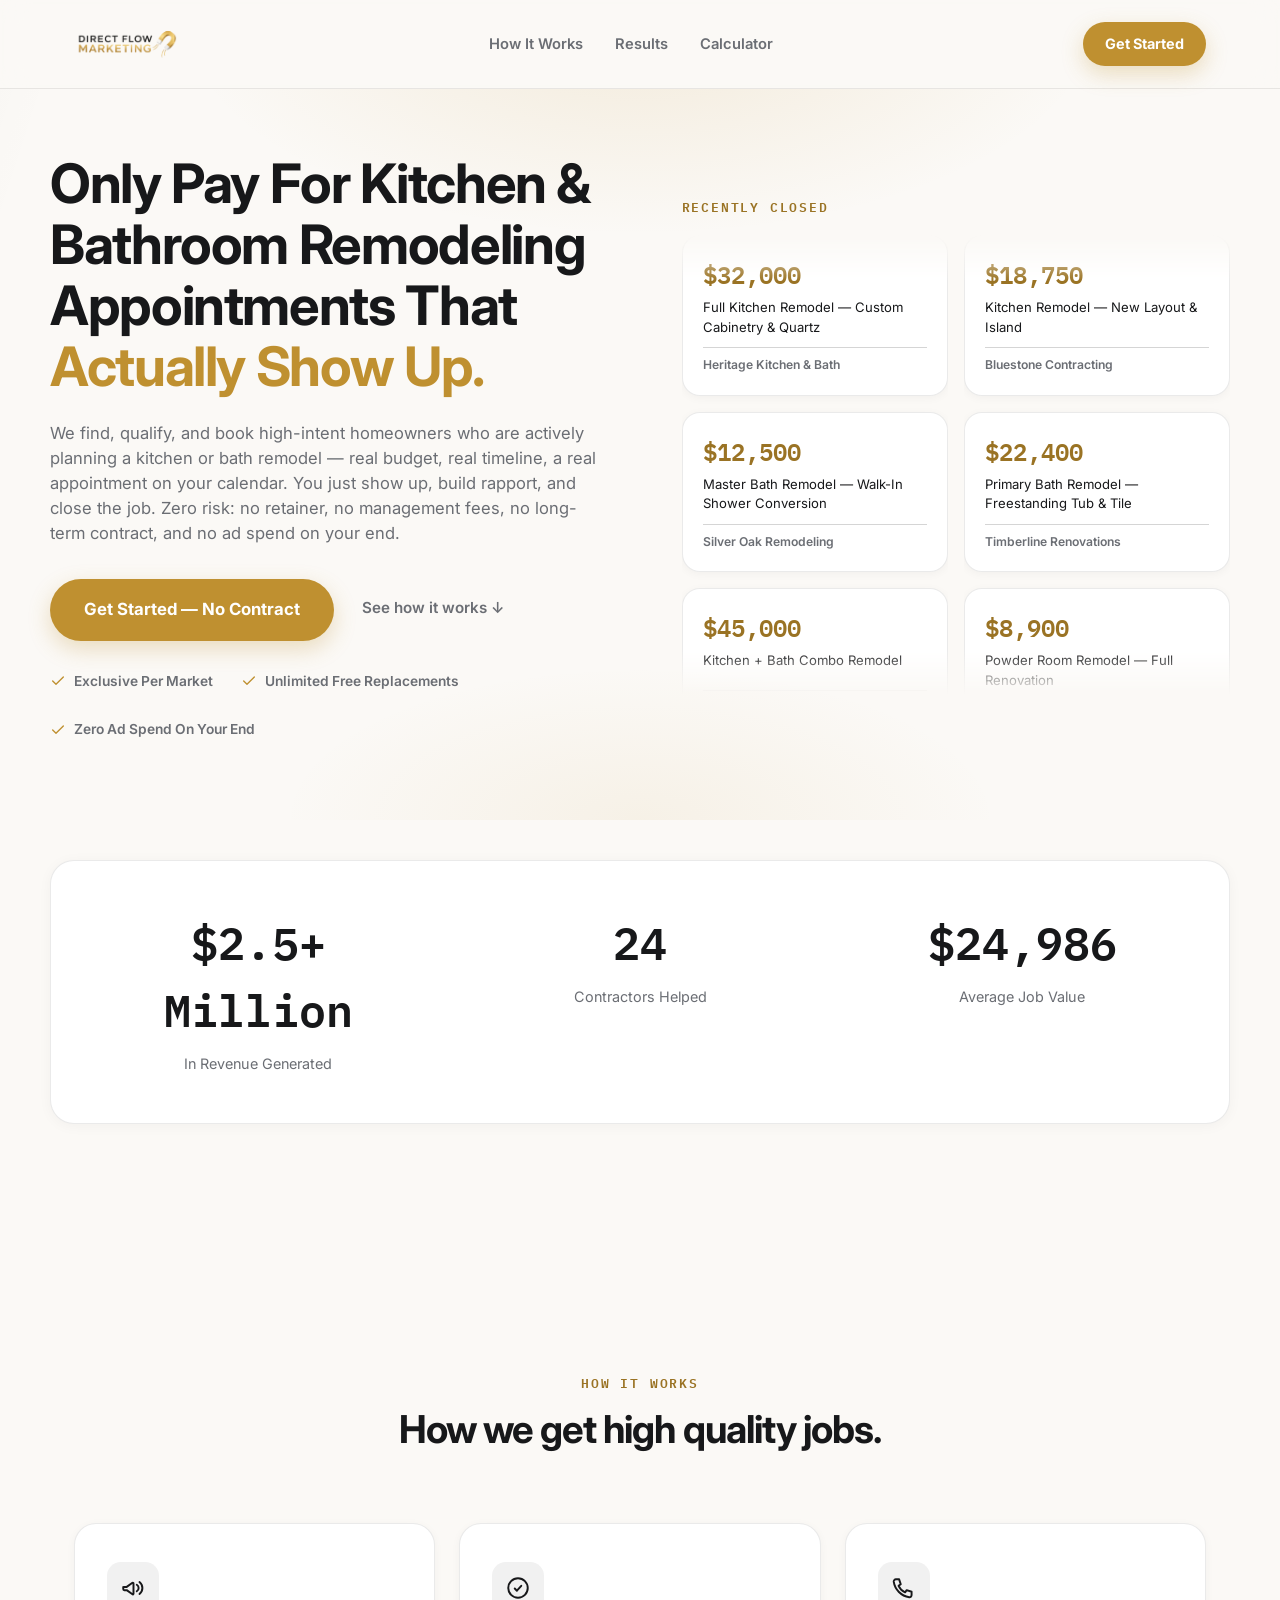
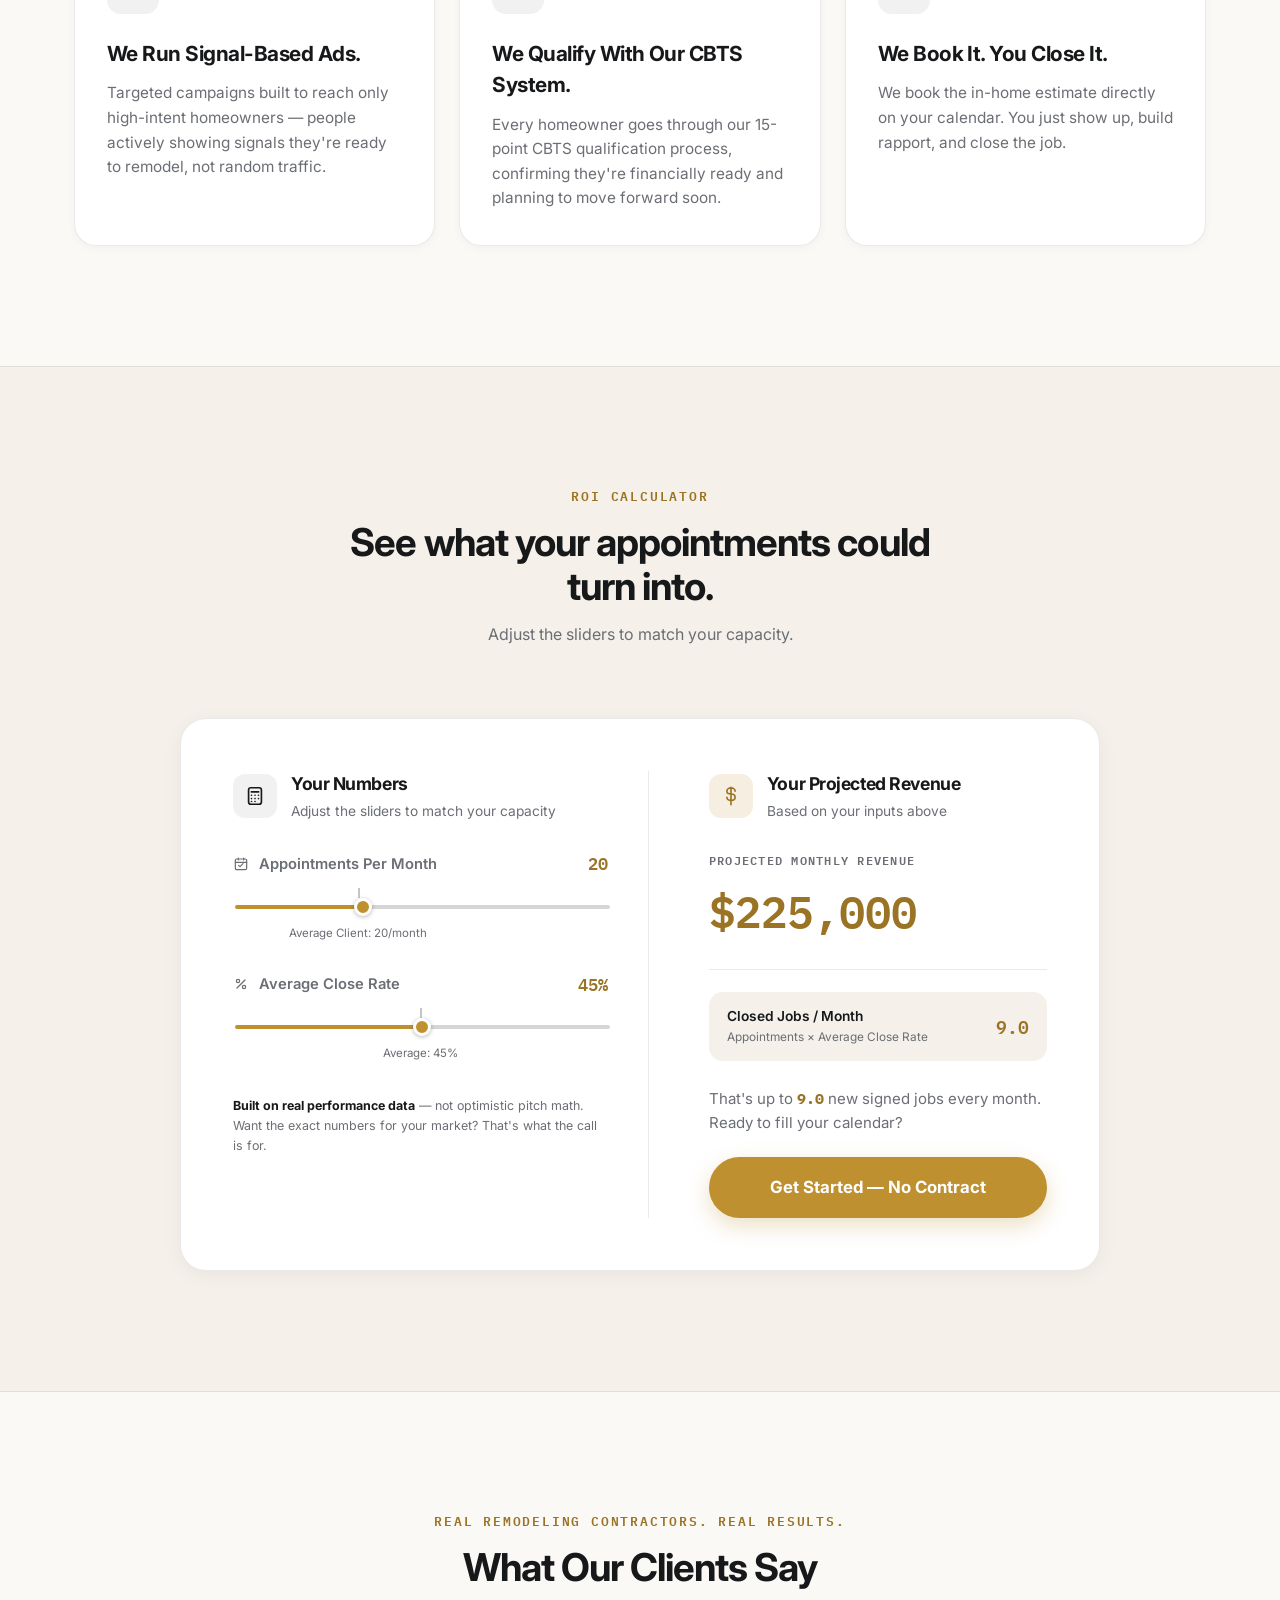
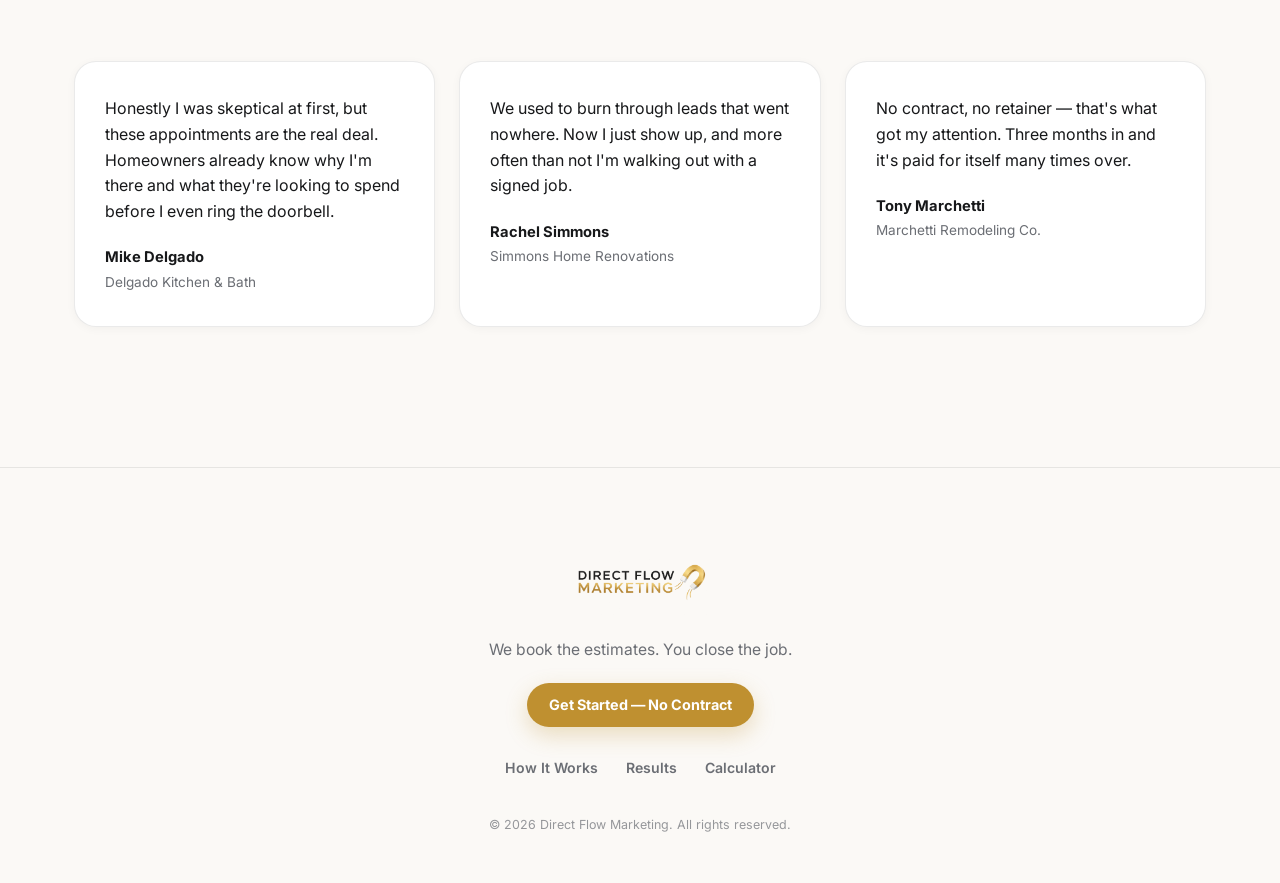
==== index.html @ 6b0848e2 "Add site favicon (hand-drawn gold magnet icon, all standard sizes)" ====
<!DOCTYPE html>
<html lang="en">
<head>
<meta charset="UTF-8">
<meta name="viewport" content="width=device-width, initial-scale=1.0">
<title>Direct Flow Marketing — Only Pay For Kitchen & Bathroom Remodeling Appointments That Actually Show Up.</title>
<meta name="description" content="Direct Flow Marketing books qualified, in-home kitchen and bath remodeling estimates for contractors. Pay-per-show — you only pay when a qualified homeowner actually shows up. No retainer, no contract, no ad spend on your end.">
<link rel="icon" type="image/x-icon" href="assets/favicon.ico">
<link rel="icon" type="image/png" sizes="16x16" href="assets/favicon-16.png">
<link rel="icon" type="image/png" sizes="32x32" href="assets/favicon-32.png">
<link rel="icon" type="image/png" sizes="48x48" href="assets/favicon-48.png">
<link rel="icon" type="image/png" sizes="192x192" href="assets/favicon-192.png">
<link rel="apple-touch-icon" sizes="180x180" href="assets/apple-touch-icon.png">
<link rel="preconnect" href="https://fonts.googleapis.com">
<link rel="preconnect" href="https://fonts.gstatic.com" crossorigin>
<link href="https://fonts.googleapis.com/css2?family=Inter:wght@400;500;600;700;800&family=IBM+Plex+Mono:wght@500;600&display=swap" rel="stylesheet">
<link rel="stylesheet" href="styles.css">
</head>
<body>

<a class="skip-link" href="#main">Skip to content</a>

<header class="nav">
  <div class="nav__inner">
    <a href="#hero" class="logo" aria-label="Direct Flow Marketing — home">
      <img class="logo__image" src="assets/logo.png" alt="Direct Flow Marketing">
    </a>

    <nav class="nav__links" aria-label="Primary">
      <a href="#how-it-works" data-key="nav.linkHow">How It Works</a>
      <a href="#results" data-key="nav.linkResults">Results</a>
      <a href="#calculator" data-key="nav.linkCalculator">Calculator</a>
    </nav>

    <a href="book-a-call.html" class="btn btn--primary btn--small nav__cta" data-key="nav.cta">Get Started</a>
  </div>
</header>

<main id="main">

  <!-- ============ HERO + SCROLLING RESULTS (desktop: side-by-side / mobile: stacked) ============ -->
  <!-- PLACEHOLDER DATA: swap these deal cards for real closed-job results once available. -->
  <!-- Each column below authors only 4 cards — script.js clones each once at runtime for the seamless loop. -->
  <section class="hero" id="hero">
    <div class="hero__bg" aria-hidden="true">
      <div class="hero__sheen"></div>
      <div class="hero__glow"></div>
    </div>
    <div class="hero__grid">
      <div class="hero__content">
        <h1 class="hero__headline reveal"><span data-key="hero.headlineLine1">Only Pay For Kitchen & Bathroom Remodeling Appointments That</span> <span class="hero__headline-accent" data-key="hero.headlineLine2">Actually Show Up.</span></h1>
        <p class="hero__subhead reveal" data-key="hero.subhead">
          We find, qualify, and book high-intent homeowners who are actively planning a kitchen or bath remodel —
          real budget, real timeline, a real appointment on your calendar. You just show up, build rapport, and
          close the job. Zero risk: no retainer, no management fees, no long-term contract, and no ad spend on your end.
        </p>
        <div class="hero__cta-group reveal">
          <a href="book-a-call.html" class="btn btn--primary btn--large" data-key="hero.ctaPrimary">Get Started — No Contract</a>
          <a href="#how-it-works" class="link-secondary" data-key="hero.ctaSecondary">See how it works ↓</a>
        </div>
        <div class="hero__trust reveal">
          <span class="hero__trust-item">
            <svg viewBox="0 0 24 24" fill="none" stroke="currentColor" stroke-width="2" stroke-linecap="round" stroke-linejoin="round" aria-hidden="true"><path d="M20 6L9 17l-5-5"/></svg>
            <span data-key="hero.trust1">Exclusive Per Market</span>
          </span>
          <span class="hero__trust-item">
            <svg viewBox="0 0 24 24" fill="none" stroke="currentColor" stroke-width="2" stroke-linecap="round" stroke-linejoin="round" aria-hidden="true"><path d="M20 6L9 17l-5-5"/></svg>
            <span data-key="hero.trust2">Unlimited Free Replacements</span>
          </span>
          <span class="hero__trust-item">
            <svg viewBox="0 0 24 24" fill="none" stroke="currentColor" stroke-width="2" stroke-linecap="round" stroke-linejoin="round" aria-hidden="true"><path d="M20 6L9 17l-5-5"/></svg>
            <span data-key="hero.trust3">Zero Ad Spend On Your End</span>
          </span>
        </div>
      </div>

      <div class="hero__proof reveal" id="results" aria-label="Recently closed jobs">
        <p class="eyebrow hero__proof-eyebrow" data-key="results.eyebrow">Recently Closed</p>
        <div class="vmarquee">
          <div class="vmarquee__col vmarquee__col--up">
            <div class="vmarquee__track" data-vmarquee-track>
              <article class="deal-card deal-card--compact" data-deal="0">
                <span class="deal-card__amount" data-key="results.deals.0.amount">$32,000</span>
                <span class="deal-card__desc" data-key="results.deals.0.desc">Full Kitchen Remodel — Custom Cabinetry & Quartz</span>
                <span class="deal-card__divider"></span>
                <span class="deal-card__client" data-key="results.deals.0.client">Heritage Kitchen & Bath</span>
              </article>
              <article class="deal-card deal-card--compact" data-deal="1">
                <span class="deal-card__amount" data-key="results.deals.1.amount">$12,500</span>
                <span class="deal-card__desc" data-key="results.deals.1.desc">Master Bath Remodel — Walk-In Shower Conversion</span>
                <span class="deal-card__divider"></span>
                <span class="deal-card__client" data-key="results.deals.1.client">Silver Oak Remodeling</span>
              </article>
              <article class="deal-card deal-card--compact" data-deal="2">
                <span class="deal-card__amount" data-key="results.deals.2.amount">$45,000</span>
                <span class="deal-card__desc" data-key="results.deals.2.desc">Kitchen + Bath Combo Remodel</span>
                <span class="deal-card__divider"></span>
                <span class="deal-card__client" data-key="results.deals.2.client">Renovate Right Co.</span>
              </article>
              <article class="deal-card deal-card--compact" data-deal="3">
                <span class="deal-card__amount" data-key="results.deals.3.amount">$9,800</span>
                <span class="deal-card__desc" data-key="results.deals.3.desc">Guest Bath Remodel — Tile & Vanity Upgrade</span>
                <span class="deal-card__divider"></span>
                <span class="deal-card__client" data-key="results.deals.3.client">Coastal Bath Works</span>
              </article>
            </div>
          </div>
          <div class="vmarquee__col vmarquee__col--down">
            <div class="vmarquee__track" data-vmarquee-track>
              <article class="deal-card deal-card--compact" data-deal="4">
                <span class="deal-card__amount" data-key="results.deals.4.amount">$18,750</span>
                <span class="deal-card__desc" data-key="results.deals.4.desc">Kitchen Remodel — New Layout & Island</span>
                <span class="deal-card__divider"></span>
                <span class="deal-card__client" data-key="results.deals.4.client">Bluestone Contracting</span>
              </article>
              <article class="deal-card deal-card--compact" data-deal="5">
                <span class="deal-card__amount" data-key="results.deals.5.amount">$22,400</span>
                <span class="deal-card__desc" data-key="results.deals.5.desc">Primary Bath Remodel — Freestanding Tub & Tile</span>
                <span class="deal-card__divider"></span>
                <span class="deal-card__client" data-key="results.deals.5.client">Timberline Renovations</span>
              </article>
              <article class="deal-card deal-card--compact" data-deal="6">
                <span class="deal-card__amount" data-key="results.deals.6.amount">$8,900</span>
                <span class="deal-card__desc" data-key="results.deals.6.desc">Powder Room Remodel — Full Renovation</span>
                <span class="deal-card__divider"></span>
                <span class="deal-card__client" data-key="results.deals.6.client">Crestview Builders</span>
              </article>
              <article class="deal-card deal-card--compact" data-deal="7">
                <span class="deal-card__amount" data-key="results.deals.7.amount">$38,500</span>
                <span class="deal-card__desc" data-key="results.deals.7.desc">Full Kitchen Remodel — High-End Appliance Package</span>
                <span class="deal-card__divider"></span>
                <span class="deal-card__client" data-key="results.deals.7.client">Northgate Kitchen & Bath</span>
              </article>
            </div>
          </div>
        </div>
      </div>
    </div>
  </section>

  <!-- ============ STATS BAND ============ -->
  <!-- PLACEHOLDER NUMBERS: editable via Edit Content mode, or update content.json directly. -->
  <section class="stats reveal">
    <div class="stats__grid" id="stats-grid">
      <div class="stat" data-stat="0">
        <span class="stat__number" data-target="2.5" data-prefix="$" data-suffix="+ Million" data-decimals="1">$0</span>
        <span class="stat__label" data-key="stats.items.0.label">In Revenue Generated</span>
      </div>
      <div class="stat" data-stat="1">
        <span class="stat__number" data-target="24" data-prefix="" data-suffix="" data-decimals="0">0</span>
        <span class="stat__label" data-key="stats.items.1.label">Contractors Helped</span>
      </div>
      <div class="stat" data-stat="2">
        <span class="stat__number" data-target="25000" data-prefix="$" data-suffix="" data-decimals="0">$0</span>
        <span class="stat__label" data-key="stats.items.2.label">Average Job Value</span>
      </div>
    </div>
  </section>

  <!-- ============ HOW IT WORKS ============ -->
  <section class="how-it-works" id="how-it-works">
    <div class="section-head reveal">
      <p class="eyebrow" data-key="howItWorks.eyebrow">How It Works</p>
      <h2 data-key="howItWorks.heading">How we get high quality jobs.</h2>
    </div>
    <div class="pillars">
      <article class="pillar reveal">
        <span class="pillar__icon pillar__icon--charcoal" aria-hidden="true">
          <svg viewBox="0 0 24 24" fill="none" stroke="currentColor" stroke-width="1.8" stroke-linecap="round" stroke-linejoin="round">
            <path d="M3 11v2a1 1 0 0 0 1 1h2.2l5.3 3.8a.6.6 0 0 0 .95-.48V7.68a.6.6 0 0 0-.95-.48L6.2 11H4a1 1 0 0 0-1 1z"/>
            <path d="M15.5 9a3.5 3.5 0 0 1 0 6"/>
            <path d="M18 6.5a7 7 0 0 1 0 11"/>
          </svg>
        </span>
        <h3 class="pillar__title" data-key="howItWorks.pillars.0.title">We Run Signal-Based Ads.</h3>
        <p class="pillar__desc" data-key="howItWorks.pillars.0.desc">Targeted campaigns built to reach only high-intent homeowners — people actively showing signals they're ready to remodel, not random traffic.</p>
      </article>
      <article class="pillar reveal">
        <span class="pillar__icon pillar__icon--charcoal" aria-hidden="true">
          <svg viewBox="0 0 24 24" fill="none" stroke="currentColor" stroke-width="1.8" stroke-linecap="round" stroke-linejoin="round">
            <path d="M9 12.5l2 2 4-4.5"/>
            <circle cx="12" cy="12" r="9"/>
          </svg>
        </span>
        <h3 class="pillar__title" data-key="howItWorks.pillars.1.title">We Qualify With Our CBTS System.</h3>
        <p class="pillar__desc" data-key="howItWorks.pillars.1.desc">Every homeowner goes through our 15-point CBTS qualification process, confirming they're financially ready and planning to move forward soon.</p>
      </article>
      <article class="pillar reveal">
        <span class="pillar__icon pillar__icon--charcoal" aria-hidden="true">
          <svg viewBox="0 0 24 24" fill="none" stroke="currentColor" stroke-width="1.8" stroke-linecap="round" stroke-linejoin="round">
            <path d="M4.5 4h3l1.5 4.5-2 1.5a12 12 0 0 0 6 6l1.5-2 4.5 1.5v3a2 2 0 0 1-2.2 2A17 17 0 0 1 2.5 6.2 2 2 0 0 1 4.5 4z"/>
          </svg>
        </span>
        <h3 class="pillar__title" data-key="howItWorks.pillars.2.title">We Book It. You Close It.</h3>
        <p class="pillar__desc" data-key="howItWorks.pillars.2.desc">We book the in-home estimate directly on your calendar. You just show up, build rapport, and close the job.</p>
      </article>
    </div>
  </section>

  <!-- ============ ROI CALCULATOR ============ -->
  <section class="calculator" id="calculator">
    <div class="section-head reveal">
      <p class="eyebrow" data-key="calculator.eyebrow">ROI Calculator</p>
      <h2 data-key="calculator.heading">See what your appointments could turn into.</h2>
      <p class="section-head__sub" data-key="calculator.sub">Adjust the sliders to match your capacity.</p>
    </div>

    <div class="calc-panel reveal">

      <!-- ---- Inputs column ---- -->
      <div class="calc-col calc-col--inputs">
        <div class="calc-col__head">
          <span class="calc-col__icon" aria-hidden="true">
            <svg viewBox="0 0 24 24" fill="none" stroke="currentColor" stroke-width="1.8" stroke-linecap="round" stroke-linejoin="round">
              <rect x="5" y="3" width="14" height="18" rx="2.5"/>
              <path d="M8 7.5h8"/>
              <path d="M8.2 11.2h.01M12 11.2h.01M15.8 11.2h.01M8.2 14.8h.01M12 14.8h.01M15.8 14.8h.01M8.2 18h.01M12 18h.01"/>
            </svg>
          </span>
          <div>
            <h3 data-key="calculator.inputsTitle">Your Numbers</h3>
            <p data-key="calculator.inputsSubtitle">Adjust the sliders to match your capacity</p>
          </div>
        </div>

        <div class="calc-input">
          <div class="calc-input__head">
            <span class="calc-input__icon" aria-hidden="true">
              <svg viewBox="0 0 24 24" fill="none" stroke="currentColor" stroke-width="1.8" stroke-linecap="round" stroke-linejoin="round">
                <rect x="3.5" y="4.5" width="17" height="16" rx="2"/>
                <path d="M3.5 9.5h17M8 3v3M16 3v3"/>
                <path d="M8.5 14l2 2 4.5-4.5"/>
              </svg>
            </span>
            <label for="appointments" data-key="calculator.appointmentsLabel">Appointments Per Month</label>
            <span class="calc-input__value" id="appointments-value">20</span>
          </div>
          <div class="calc-input__track">
            <input type="range" id="appointments" min="5" max="50" step="1" value="20">
            <span class="calc-input__marker" style="left:33.3%" aria-hidden="true"></span>
          </div>
          <span class="calc-input__benchmark" style="left:33.3%" data-key="calculator.appointmentsBenchmark">Average Client: 20/month</span>
        </div>

        <div class="calc-input">
          <div class="calc-input__head">
            <span class="calc-input__icon" aria-hidden="true">
              <svg viewBox="0 0 24 24" fill="none" stroke="currentColor" stroke-width="1.8" stroke-linecap="round" stroke-linejoin="round">
                <circle cx="7.5" cy="7.5" r="2.5"/>
                <circle cx="16.5" cy="16.5" r="2.5"/>
                <path d="M18 6L6 18"/>
              </svg>
            </span>
            <label for="closeRate" data-key="calculator.closeRateLabel">Average Close Rate</label>
            <span class="calc-input__value" id="closeRate-value">45%</span>
          </div>
          <div class="calc-input__track">
            <input type="range" id="closeRate" min="20" max="70" step="1" value="45">
            <span class="calc-input__marker" style="left:50%" aria-hidden="true"></span>
          </div>
          <span class="calc-input__benchmark" style="left:50%" data-key="calculator.closeRateBenchmark">Average: 45%</span>
        </div>

        <p class="calc-disclaimer" data-key="calculator.disclaimer" data-html="true"><strong>Built on real performance data</strong> — not optimistic pitch math. Want the exact numbers for your market? That's what the call is for.</p>
      </div>

      <!-- ---- Outputs column ---- -->
      <div class="calc-col calc-col--outputs">
        <div class="calc-col__head">
          <span class="calc-col__icon calc-col__icon--gold" aria-hidden="true">
            <svg viewBox="0 0 24 24" fill="none" stroke="currentColor" stroke-width="1.8" stroke-linecap="round" stroke-linejoin="round">
              <path d="M12 2.5v19M16.5 6.8c0-2-2-3.6-4.5-3.6S7.5 4.8 7.5 6.8s2 3 4.5 3 4.5 1.5 4.5 3.6-2 3.6-4.5 3.6-4.5-1.6-4.5-3.6"/>
            </svg>
          </span>
          <div>
            <h3 data-key="calculator.outputsTitle">Your Projected Revenue</h3>
            <p data-key="calculator.outputsSubtitle">Based on your inputs above</p>
          </div>
        </div>

        <div class="calc-hero">
          <span class="calc-hero__label" data-key="calculator.heroLabel">Projected Monthly Revenue</span>
          <span class="calc-hero__value" id="out-revenue">$0</span>
        </div>

        <div class="calc-breakdown">
          <div class="calc-breakdown__row">
            <div class="calc-breakdown__text">
              <span class="calc-breakdown__label" data-key="calculator.jobsLabel">Closed Jobs / Month</span>
              <span class="calc-breakdown__formula" data-key="calculator.jobsFormula">Appointments × Average Close Rate</span>
            </div>
            <span class="calc-breakdown__value" id="out-jobs">0</span>
          </div>
        </div>

        <p class="calc-closing">
          <span data-key="calculator.closingPrefix">That's up to</span>
          <strong id="out-jobs-closing">0</strong>
          <span data-key="calculator.closingSuffix">new signed jobs every month. Ready to fill your calendar?</span>
        </p>
        <a href="book-a-call.html" class="btn btn--primary btn--large calc-cta" data-key="calculator.ctaText">Get Started — No Contract</a>
      </div>

    </div>
  </section>

  <!-- ============ TESTIMONIALS ============ -->
  <!-- PLACEHOLDER CONTENT: replace with real testimonials once collected -->
  <section class="testimonials reveal">
    <div class="section-head">
      <p class="eyebrow" data-key="testimonials.eyebrow">Real Remodeling Contractors. Real Results.</p>
      <h2 data-key="testimonials.heading">What Our Clients Say</h2>
    </div>
    <div class="testimonial-grid">
      <blockquote class="testimonial-card">
        <p class="testimonial-card__quote" data-key="testimonials.items.0.quote">"Honestly I was skeptical at first, but these appointments are the real deal. Homeowners already know why I'm there and what they're looking to spend before I even ring the doorbell."</p>
        <footer class="testimonial-card__meta">
          <span class="testimonial-card__name" data-key="testimonials.items.0.name">Mike Delgado</span>
          <span class="testimonial-card__shop" data-key="testimonials.items.0.shop">Delgado Kitchen & Bath</span>
        </footer>
      </blockquote>
      <blockquote class="testimonial-card">
        <p class="testimonial-card__quote" data-key="testimonials.items.1.quote">"We used to burn through leads that went nowhere. Now I just show up, and more often than not I'm walking out with a signed job."</p>
        <footer class="testimonial-card__meta">
          <span class="testimonial-card__name" data-key="testimonials.items.1.name">Rachel Simmons</span>
          <span class="testimonial-card__shop" data-key="testimonials.items.1.shop">Simmons Home Renovations</span>
        </footer>
      </blockquote>
      <blockquote class="testimonial-card">
        <p class="testimonial-card__quote" data-key="testimonials.items.2.quote">"No contract, no retainer — that's what got my attention. Three months in and it's paid for itself many times over."</p>
        <footer class="testimonial-card__meta">
          <span class="testimonial-card__name" data-key="testimonials.items.2.name">Tony Marchetti</span>
          <span class="testimonial-card__shop" data-key="testimonials.items.2.shop">Marchetti Remodeling Co.</span>
        </footer>
      </blockquote>
    </div>
  </section>

</main>

<footer class="footer">
  <div class="footer__inner">
    <a href="#hero" class="logo logo--footer" aria-label="Direct Flow Marketing — home">
      <img class="logo__image" src="assets/logo.png" alt="Direct Flow Marketing">
    </a>
    <p class="footer__tagline" data-key="footer.tagline">We book the estimates. You close the job.</p>
    <a href="book-a-call.html" class="btn btn--primary btn--small" data-key="footer.cta">Get Started — No Contract</a>
    <nav class="footer__links" aria-label="Footer">
      <a href="#how-it-works" data-key="nav.linkHow">How It Works</a>
      <a href="#results" data-key="nav.linkResults">Results</a>
      <a href="#calculator" data-key="nav.linkCalculator">Calculator</a>
    </nav>
    <p class="footer__copy" data-key="footer.copyright">© 2026 Direct Flow Marketing. All rights reserved.</p>
  </div>
</footer>

<!-- ============ EDIT CONTENT TOOLBAR ============ -->
<button type="button" id="edit-toggle" class="edit-toggle" aria-pressed="false">
  <svg viewBox="0 0 24 24" fill="none" stroke="currentColor" stroke-width="1.8" stroke-linecap="round" stroke-linejoin="round" aria-hidden="true">
    <path d="M16.5 3.5a2.1 2.1 0 0 1 3 3L7 19l-4 1 1-4z"/>
  </svg>
  Edit Content
</button>

<div id="edit-bar" class="edit-bar" hidden>
  <span class="edit-bar__msg" id="edit-bar-msg">Editing content — click any highlighted text to change it.</span>
  <div class="edit-bar__actions">
    <button type="button" id="edit-cancel" class="btn btn--ghost btn--small">Cancel</button>
    <button type="button" id="edit-save" class="btn btn--primary btn--small">Save Changes</button>
  </div>
</div>

<script src="script.js" defer></script>
</body>
</html>
---- styles.css ----
/* ============================================================
   Direct Flow Marketing — Styles (Kitchen & Bath / Light + Gold)
   ============================================================ */

:root {
  --bg: #FBF9F6;
  --bg-raised: #F5F1EA;
  --bg-card: #FFFFFF;
  --bg-card-hover: #FFFDF8;
  --border: rgba(23, 23, 26, 0.09);
  --border-strong: rgba(23, 23, 26, 0.18);

  --gold: #BF9030;
  --gold-light: #D8AC4E;
  --gold-dark: #9A7324;
  --gold-dim: rgba(191, 144, 48, 0.14);

  --charcoal: #17181A;
  --text: #17181A;
  --text-muted: #6B6E74;

  --font-display: 'Inter', -apple-system, BlinkMacSystemFont, 'Segoe UI', sans-serif;
  --font-body: 'Inter', -apple-system, BlinkMacSystemFont, 'Segoe UI', sans-serif;
  --font-mono: 'IBM Plex Mono', 'SFMono-Regular', monospace;

  --container: 1180px;
  --ease: cubic-bezier(0.16, 1, 0.3, 1);
}

* { box-sizing: border-box; }
html { scroll-behavior: smooth; }

body {
  margin: 0;
  background: var(--bg);
  color: var(--text);
  font-family: var(--font-body);
  line-height: 1.5;
  -webkit-font-smoothing: antialiased;
}

img, svg { display: block; max-width: 100%; }

a {
  color: inherit;
  text-decoration: none;
}

h1, h2, h3 {
  font-family: var(--font-display);
  font-weight: 700;
  letter-spacing: -0.025em;
  margin: 0;
}

p { margin: 0; }

.skip-link {
  position: absolute;
  left: -999px;
  top: 0;
  background: var(--gold);
  color: #fff;
  padding: 12px 20px;
  z-index: 200;
  border-radius: 0 0 8px 0;
}
.skip-link:focus {
  left: 0;
}

:focus-visible {
  outline: 2px solid var(--gold-dark);
  outline-offset: 3px;
  border-radius: 2px;
}

.eyebrow {
  font-family: var(--font-mono);
  font-size: 0.8rem;
  font-weight: 600;
  letter-spacing: 0.14em;
  text-transform: uppercase;
  color: var(--gold-dark);
  margin: 0 0 14px;
}

/* ---------------- Buttons ---------------- */

.btn {
  display: inline-flex;
  align-items: center;
  justify-content: center;
  font-family: var(--font-body);
  font-weight: 700;
  border-radius: 999px;
  white-space: nowrap;
  transition: transform 0.2s var(--ease), box-shadow 0.2s var(--ease), background 0.2s var(--ease);
  cursor: pointer;
  border: none;
}

.btn--primary {
  background: var(--gold);
  color: #fff;
  box-shadow: 0 8px 22px rgba(191, 144, 48, 0.28);
}
.btn--primary:hover {
  background: var(--gold-light);
  transform: translateY(-2px);
  box-shadow: 0 12px 28px rgba(191, 144, 48, 0.36);
}

.btn--large {
  padding: 18px 34px;
  font-size: 1.05rem;
}

.btn--small {
  padding: 11px 22px;
  font-size: 0.9rem;
}

.btn--ghost {
  background: transparent;
  color: var(--text-muted);
  border: 1px solid var(--border-strong);
}
.btn--ghost:hover {
  color: var(--text);
  background: rgba(23, 23, 26, 0.04);
}

.link-secondary {
  color: var(--text-muted);
  font-weight: 600;
  font-size: 0.95rem;
  padding-bottom: 2px;
  border-bottom: 1px solid transparent;
  transition: color 0.2s var(--ease), border-color 0.2s var(--ease);
}
.link-secondary:hover {
  color: var(--text);
  border-color: var(--border-strong);
}

/* ---------------- Reveal-on-scroll ---------------- */

.reveal {
  opacity: 0;
  transform: translateY(28px);
  transition: opacity 0.8s var(--ease), transform 0.8s var(--ease);
}
.reveal.is-visible {
  opacity: 1;
  transform: translateY(0);
}

/* ---------------- Nav ---------------- */

.nav {
  position: sticky;
  top: 0;
  z-index: 100;
  background: rgba(251, 249, 246, 0.82);
  backdrop-filter: blur(14px);
  -webkit-backdrop-filter: blur(14px);
  border-bottom: 1px solid var(--border);
}

.nav__inner {
  max-width: var(--container);
  margin: 0 auto;
  padding: 18px 24px;
  display: flex;
  align-items: center;
  justify-content: space-between;
  gap: 24px;
}

.logo {
  display: flex;
  align-items: center;
  flex-shrink: 0;
}

.logo__image {
  height: 52px;
  width: auto;
}

.logo--footer .logo__image {
  height: 68px;
}

.nav__links {
  display: flex;
  gap: 32px;
  font-size: 0.92rem;
  font-weight: 600;
  color: var(--text-muted);
}

.nav__links a {
  transition: color 0.2s var(--ease);
}
.nav__links a:hover {
  color: var(--text);
}

@media (max-width: 760px) {
  .nav__links { display: none; }
}

/* ---------------- Hero ---------------- */

.hero {
  position: relative;
  overflow: hidden;
  padding: 64px 24px 80px;
  isolation: isolate;
}

.hero__bg {
  position: absolute;
  inset: 0;
  z-index: -1;
  background:
    radial-gradient(ellipse 60% 50% at 50% -10%, rgba(191, 144, 48, 0.14), transparent 60%),
    var(--bg);
}

.hero__glow {
  position: absolute;
  inset: 0;
  background: radial-gradient(ellipse 40% 30% at 50% 100%, rgba(191, 144, 48, 0.08), transparent 70%);
}

.hero__sheen {
  position: absolute;
  top: -50%;
  left: -60%;
  width: 60%;
  height: 200%;
  background: linear-gradient(
    100deg,
    transparent 20%,
    rgba(23, 23, 26, 0.03) 40%,
    rgba(191, 144, 48, 0.16) 50%,
    rgba(23, 23, 26, 0.03) 60%,
    transparent 80%
  );
  transform: rotate(8deg);
  animation: sheen-sweep 7s ease-in-out infinite;
}

@keyframes sheen-sweep {
  0% { left: -60%; }
  45%, 100% { left: 130%; }
}

.hero__grid {
  max-width: var(--container);
  margin: 0 auto;
  display: grid;
  grid-template-columns: 1fr;
  align-items: center;
  gap: 56px;
}

.hero__content {
  text-align: center;
}

.hero__headline {
  font-size: clamp(2.2rem, 4.4vw, 3.4rem);
  line-height: 1.12;
  color: var(--text);
}

.hero__headline-accent {
  color: var(--gold);
}

.hero__subhead {
  max-width: 560px;
  margin: 24px auto 0;
  font-size: clamp(1rem, 1.3vw, 1.1rem);
  color: var(--text-muted);
}

.hero__cta-group {
  margin-top: 34px;
  display: flex;
  align-items: center;
  justify-content: center;
  gap: 28px;
  flex-wrap: wrap;
}

.hero__trust {
  margin-top: 30px;
  display: flex;
  align-items: center;
  justify-content: center;
  gap: 28px;
  flex-wrap: wrap;
}

.hero__trust-item {
  display: inline-flex;
  align-items: center;
  gap: 8px;
  font-size: 0.86rem;
  font-weight: 600;
  color: var(--text-muted);
}

.hero__trust-item svg {
  width: 16px;
  height: 16px;
  color: var(--gold);
  flex-shrink: 0;
}

/* ---------------- Hero proof column / vertical marquee ---------------- */

.hero__proof {
  display: flex;
  flex-direction: column;
}

.hero__proof-eyebrow {
  text-align: center;
  margin-bottom: 18px;
}

.vmarquee {
  display: flex;
  gap: 16px;
  height: 460px;
  mask-image: linear-gradient(180deg, transparent, #000 10%, #000 90%, transparent);
  -webkit-mask-image: linear-gradient(180deg, transparent, #000 10%, #000 90%, transparent);
}

.vmarquee__col {
  flex: 1;
  overflow: hidden;
}

.vmarquee__track {
  display: flex;
  flex-direction: column;
  gap: 16px;
  animation: vmarquee-scroll 26s linear infinite;
}

.vmarquee__col--down .vmarquee__track {
  animation-direction: reverse;
}

.vmarquee:hover .vmarquee__track {
  animation-play-state: paused;
}

@keyframes vmarquee-scroll {
  0% { transform: translateY(0); }
  100% { transform: translateY(-50%); }
}

.deal-card {
  position: relative;
  flex: 0 0 auto;
  width: 270px;
  padding: 28px 26px;
  background: var(--bg-card);
  border: 1px solid var(--border);
  border-radius: 18px;
  display: flex;
  flex-direction: column;
  overflow: hidden;
  box-shadow: 0 2px 10px rgba(23, 23, 26, 0.04);
  transition: border-color 0.25s var(--ease), transform 0.25s var(--ease), box-shadow 0.25s var(--ease);
}

.deal-card::before {
  content: '';
  position: absolute;
  top: -50%;
  left: -80%;
  width: 50%;
  height: 220%;
  background: linear-gradient(100deg, transparent 30%, rgba(191, 144, 48, 0.14) 50%, transparent 70%);
  transform: rotate(10deg);
  transition: left 0.7s var(--ease);
  pointer-events: none;
}

.deal-card:hover {
  border-color: var(--gold);
  transform: translateY(-3px);
  box-shadow: 0 10px 26px rgba(23, 23, 26, 0.08);
}

.deal-card:hover::before {
  left: 120%;
}

.deal-card__amount {
  font-family: var(--font-mono);
  font-size: 2rem;
  font-weight: 600;
  color: var(--gold-dark);
}

.deal-card__desc {
  margin-top: 10px;
  font-size: 0.92rem;
  color: var(--text);
  min-height: 2.6em;
}

.deal-card__divider {
  display: block;
  height: 1px;
  background: var(--border-strong);
  margin: 16px 0 12px;
}

.deal-card__client {
  font-size: 0.82rem;
  color: var(--text-muted);
  font-weight: 600;
}

.deal-card--compact {
  width: 100%;
  padding: 20px 20px;
  box-sizing: border-box;
}

.deal-card--compact .deal-card__amount {
  font-size: 1.5rem;
}

.deal-card--compact .deal-card__desc {
  margin-top: 6px;
  font-size: 0.82rem;
  min-height: 2.2em;
}

.deal-card--compact .deal-card__divider {
  margin: 10px 0 8px;
}

.deal-card--compact .deal-card__client {
  font-size: 0.76rem;
}

@media (min-width: 901px) {
  .hero__grid {
    grid-template-columns: 1.05fr 1fr;
  }
  .hero__content {
    text-align: left;
  }
  .hero__subhead {
    margin-left: 0;
    margin-right: 0;
  }
  .hero__cta-group,
  .hero__trust {
    justify-content: flex-start;
  }
  .hero__proof-eyebrow {
    text-align: left;
  }
}

/* ---------------- Stats ---------------- */

.stats {
  padding: 40px 24px 130px;
}

.stats__grid {
  max-width: var(--container);
  margin: 0 auto;
  display: grid;
  grid-template-columns: repeat(3, 1fr);
  gap: 32px;
  text-align: center;
  background: var(--bg-card);
  border: 1px solid var(--border);
  border-radius: 24px;
  padding: 48px 32px;
  box-shadow: 0 2px 14px rgba(23, 23, 26, 0.04);
}

.stat__number {
  display: block;
  font-family: var(--font-mono);
  font-size: clamp(2rem, 4vw, 2.8rem);
  font-weight: 600;
  color: var(--text);
}

.stat__label {
  display: block;
  margin-top: 10px;
  font-size: 0.9rem;
  color: var(--text-muted);
}

@media (max-width: 760px) {
  .stats__grid { grid-template-columns: 1fr; }
}

/* ---------------- How It Works ---------------- */

.how-it-works {
  padding: 120px 24px;
  max-width: var(--container);
  margin: 0 auto;
}

.section-head {
  max-width: 620px;
  margin: 0 auto 72px;
  text-align: center;
}

.section-head h2 {
  font-size: clamp(1.7rem, 3.4vw, 2.4rem);
  line-height: 1.15;
}

.section-head__sub {
  margin-top: 14px;
  color: var(--text-muted);
  font-size: 1rem;
}

.pillars {
  position: relative;
  display: grid;
  grid-template-columns: repeat(3, 1fr);
  gap: 24px;
}

.pillar {
  position: relative;
  background: var(--bg-card);
  border: 1px solid var(--border);
  border-radius: 22px;
  padding: 38px 32px 34px;
  box-shadow: 0 2px 10px rgba(23, 23, 26, 0.04);
  transition: border-color 0.25s var(--ease), transform 0.25s var(--ease), box-shadow 0.25s var(--ease);
}

.pillar:hover {
  border-color: var(--gold);
  transform: translateY(-4px);
  box-shadow: 0 12px 28px rgba(23, 23, 26, 0.08);
}

.pillar__icon {
  display: flex;
  align-items: center;
  justify-content: center;
  width: 52px;
  height: 52px;
  border-radius: 14px;
  margin-bottom: 24px;
}

.pillar__icon svg {
  width: 26px;
  height: 26px;
}

.pillar__icon--gold {
  background: var(--gold-dim);
  color: var(--gold-dark);
}

.pillar__icon--charcoal {
  background: rgba(23, 23, 26, 0.06);
  color: var(--charcoal);
}

.pillar__title {
  font-size: 1.3rem;
  margin-bottom: 12px;
}

.pillar__desc {
  color: var(--text-muted);
  font-size: 0.96rem;
  line-height: 1.6;
}

@media (max-width: 860px) {
  .pillars { grid-template-columns: 1fr; }
}

/* ---------------- Calculator ---------------- */

.calculator {
  padding: 120px 24px;
  background: var(--bg-raised);
  border-top: 1px solid var(--border);
  border-bottom: 1px solid var(--border);
}

.calc-panel {
  max-width: 920px;
  margin: 0 auto;
  display: grid;
  grid-template-columns: 1.1fr 1fr;
  gap: 20px;
  background: var(--bg-card);
  border: 1px solid var(--border);
  border-radius: 26px;
  padding: 52px;
  box-shadow: 0 4px 20px rgba(23, 23, 26, 0.05);
}

.calc-col {
  display: flex;
  flex-direction: column;
}

.calc-col--inputs {
  padding-right: 40px;
  border-right: 1px solid var(--border);
}

.calc-col--outputs {
  padding-left: 40px;
}

.calc-col__head {
  display: flex;
  align-items: center;
  gap: 14px;
  margin-bottom: 30px;
}

.calc-col__icon {
  display: flex;
  align-items: center;
  justify-content: center;
  width: 44px;
  height: 44px;
  border-radius: 12px;
  flex-shrink: 0;
  background: rgba(23, 23, 26, 0.06);
  color: var(--charcoal);
}

.calc-col__icon--gold {
  background: var(--gold-dim);
  color: var(--gold-dark);
}

.calc-col__icon svg {
  width: 22px;
  height: 22px;
}

.calc-col__head h3 {
  font-size: 1.1rem;
}

.calc-col__head p {
  margin-top: 3px;
  font-size: 0.86rem;
  color: var(--text-muted);
}

.calc-input {
  margin-bottom: 30px;
}

.calc-input__head {
  display: flex;
  align-items: center;
  gap: 10px;
  margin-bottom: 14px;
}

.calc-input__icon {
  display: flex;
  color: var(--text-muted);
}

.calc-input__icon svg {
  width: 16px;
  height: 16px;
}

.calc-input label {
  flex: 1;
  font-size: 0.92rem;
  font-weight: 600;
  color: var(--text-muted);
}

.calc-input__value {
  font-family: var(--font-mono);
  font-size: 1.05rem;
  font-weight: 600;
  color: var(--gold-dark);
}

.calc-input__track {
  position: relative;
}

.calc-input__marker {
  position: absolute;
  top: -3px;
  width: 2px;
  height: 10px;
  background: var(--text-muted);
  opacity: 0.4;
  pointer-events: none;
}

.calc-input__benchmark {
  position: relative;
  display: block;
  margin-top: 10px;
  transform: translateX(-50%);
  font-size: 0.72rem;
  color: var(--text-muted);
  white-space: nowrap;
  width: fit-content;
}

input[type="range"] {
  -webkit-appearance: none;
  appearance: none;
  width: 100%;
  height: 4px;
  border-radius: 999px;
  background: linear-gradient(to right, var(--gold) 0%, var(--gold) var(--pct, 33%), var(--border-strong) var(--pct, 33%), var(--border-strong) 100%);
  outline-offset: 6px;
}

input[type="range"]::-webkit-slider-thumb {
  -webkit-appearance: none;
  appearance: none;
  width: 18px;
  height: 18px;
  border-radius: 50%;
  background: var(--gold);
  border: 3px solid #fff;
  box-shadow: 0 1px 4px rgba(23, 23, 26, 0.3);
  cursor: pointer;
  transition: transform 0.15s var(--ease);
}
input[type="range"]::-webkit-slider-thumb:hover {
  transform: scale(1.15);
}

input[type="range"]::-moz-range-thumb {
  width: 18px;
  height: 18px;
  border-radius: 50%;
  background: var(--gold);
  border: 3px solid #fff;
  box-shadow: 0 1px 4px rgba(23, 23, 26, 0.3);
  cursor: pointer;
}

input[type="range"]::-moz-range-track {
  height: 4px;
  border-radius: 999px;
  background: var(--border-strong);
}
input[type="range"]::-moz-range-progress {
  height: 4px;
  border-radius: 999px;
  background: var(--gold);
}

.calc-disclaimer {
  margin-top: 4px;
  font-size: 0.78rem;
  line-height: 1.6;
  color: var(--text-muted);
}

.calc-disclaimer strong {
  color: var(--charcoal);
}

.calc-hero {
  display: flex;
  flex-direction: column;
  gap: 8px;
  padding-bottom: 26px;
  border-bottom: 1px solid var(--border);
  margin-bottom: 22px;
}

.calc-hero__label {
  font-family: var(--font-mono);
  font-size: 0.78rem;
  font-weight: 600;
  letter-spacing: 0.1em;
  text-transform: uppercase;
  color: var(--text-muted);
}

.calc-hero__value {
  font-family: var(--font-mono);
  font-size: clamp(2.2rem, 3.4vw, 3rem);
  font-weight: 600;
  color: var(--gold-dark);
}

.calc-breakdown {
  display: flex;
  flex-direction: column;
  gap: 12px;
  margin-bottom: 26px;
}

.calc-breakdown__row {
  display: flex;
  align-items: center;
  justify-content: space-between;
  gap: 16px;
  padding: 14px 18px;
  border-radius: 14px;
  background: var(--bg-raised);
}

.calc-breakdown__text {
  display: flex;
  flex-direction: column;
  gap: 2px;
}

.calc-breakdown__label {
  font-size: 0.86rem;
  font-weight: 600;
  color: var(--text);
}

.calc-breakdown__formula {
  font-size: 0.74rem;
  color: var(--text-muted);
}

.calc-breakdown__value {
  flex-shrink: 0;
  font-family: var(--font-mono);
  font-size: 1.15rem;
  font-weight: 600;
  color: var(--gold-dark);
}

.calc-closing {
  font-size: 0.94rem;
  line-height: 1.6;
  color: var(--text-muted);
  margin-bottom: 22px;
}

.calc-closing strong {
  color: var(--gold-dark);
  font-family: var(--font-mono);
}

.calc-cta {
  width: 100%;
}

@media (max-width: 780px) {
  .calc-panel {
    grid-template-columns: 1fr;
    padding: 32px 24px;
  }
  .calc-col--inputs {
    padding-right: 0;
    border-right: none;
    padding-bottom: 32px;
    border-bottom: 1px solid var(--border);
    margin-bottom: 32px;
  }
  .calc-col--outputs {
    padding-left: 0;
  }
}

/* ---------------- Testimonials ---------------- */

.testimonials {
  padding: 120px 24px 140px;
  max-width: var(--container);
  margin: 0 auto;
}

.testimonial-grid {
  display: grid;
  grid-template-columns: repeat(3, 1fr);
  gap: 24px;
}

.testimonial-card {
  margin: 0;
  background: var(--bg-card);
  border: 1px solid var(--border);
  border-radius: 22px;
  padding: 34px 30px;
  display: flex;
  flex-direction: column;
  gap: 22px;
  box-shadow: 0 2px 10px rgba(23, 23, 26, 0.04);
  transition: border-color 0.25s var(--ease), box-shadow 0.25s var(--ease);
}

.testimonial-card:hover {
  border-color: var(--gold);
  box-shadow: 0 12px 28px rgba(23, 23, 26, 0.08);
}

.testimonial-card__quote {
  margin: 0;
  font-size: 1rem;
  line-height: 1.6;
  color: var(--text);
}

.testimonial-card__meta {
  display: flex;
  flex-direction: column;
  gap: 3px;
}

.testimonial-card__name {
  font-weight: 700;
  font-size: 0.92rem;
}

.testimonial-card__shop {
  font-size: 0.85rem;
  color: var(--text-muted);
}

@media (max-width: 860px) {
  .testimonial-grid { grid-template-columns: 1fr; }
}

/* ---------------- Footer ---------------- */

.footer {
  border-top: 1px solid var(--border);
  padding: 80px 24px 48px;
}

.footer__inner {
  max-width: var(--container);
  margin: 0 auto;
  display: flex;
  flex-direction: column;
  align-items: center;
  text-align: center;
  gap: 22px;
}

.footer__tagline {
  color: var(--text-muted);
  font-size: 0.98rem;
  max-width: 420px;
}

.footer__links {
  display: flex;
  gap: 28px;
  font-size: 0.88rem;
  color: var(--text-muted);
  font-weight: 600;
  margin-top: 8px;
}

.footer__links a:hover { color: var(--text); }

.footer__copy {
  margin-top: 16px;
  font-size: 0.78rem;
  color: var(--text-muted);
  opacity: 0.7;
}

/* ---------------- Edit Content mode ---------------- */

.edit-toggle {
  position: fixed;
  right: 24px;
  bottom: 24px;
  z-index: 300;
  display: flex;
  align-items: center;
  gap: 8px;
  padding: 13px 20px;
  border-radius: 999px;
  border: 1px solid var(--border-strong);
  background: var(--bg-card);
  color: var(--text);
  font-family: var(--font-body);
  font-weight: 700;
  font-size: 0.88rem;
  cursor: pointer;
  box-shadow: 0 8px 24px rgba(23, 23, 26, 0.14);
  transition: transform 0.2s var(--ease), border-color 0.2s var(--ease);
}
.edit-toggle:hover {
  border-color: var(--gold);
  transform: translateY(-2px);
}
.edit-toggle svg {
  width: 16px;
  height: 16px;
  color: var(--gold-dark);
}

.edit-bar {
  position: fixed;
  left: 50%;
  bottom: 24px;
  transform: translateX(-50%);
  z-index: 300;
  display: flex;
  align-items: center;
  gap: 24px;
  max-width: calc(100vw - 48px);
  padding: 14px 20px 14px 24px;
  border-radius: 999px;
  border: 1px solid var(--border-strong);
  background: var(--bg-card);
  box-shadow: 0 8px 30px rgba(23, 23, 26, 0.18);
}

.edit-bar__msg {
  font-size: 0.86rem;
  color: var(--text-muted);
}

.edit-bar__actions {
  display: flex;
  gap: 10px;
  flex-shrink: 0;
}

.edit-bar[hidden] {
  display: none;
}

body.edit-mode [data-key],
body.edit-mode .stat__number {
  outline: 1.5px dashed var(--gold);
  outline-offset: 3px;
  border-radius: 4px;
  cursor: text;
  transition: background 0.15s var(--ease);
}

body.edit-mode [data-key]:hover,
body.edit-mode .stat__number:hover {
  background: var(--gold-dim);
}

body.edit-mode [data-key]:focus,
body.edit-mode .stat__number:focus {
  outline: 1.5px solid var(--gold-dark);
  background: var(--gold-dim);
}

@media (max-width: 700px) {
  .edit-bar {
    flex-direction: column;
    align-items: stretch;
    gap: 12px;
    bottom: 12px;
    left: 12px;
    right: 12px;
    transform: none;
    max-width: none;
    border-radius: 18px;
  }
  .edit-bar__msg { text-align: center; }
  .edit-bar__actions { justify-content: center; }
  .edit-toggle { right: 16px; bottom: 16px; }
}

/* ---------------- Reduced motion ---------------- */

@media (prefers-reduced-motion: reduce) {
  html { scroll-behavior: auto; }

  .hero__sheen {
    animation: none;
    left: 20%;
  }

  .vmarquee__track {
    animation: none;
  }

  .vmarquee__col {
    overflow-y: auto;
  }

  .reveal {
    opacity: 1;
    transform: none;
    transition: none;
  }

  .deal-card::before {
    transition: none;
  }

  * {
    animation-duration: 0.001ms !important;
    animation-iteration-count: 1 !important;
  }
}
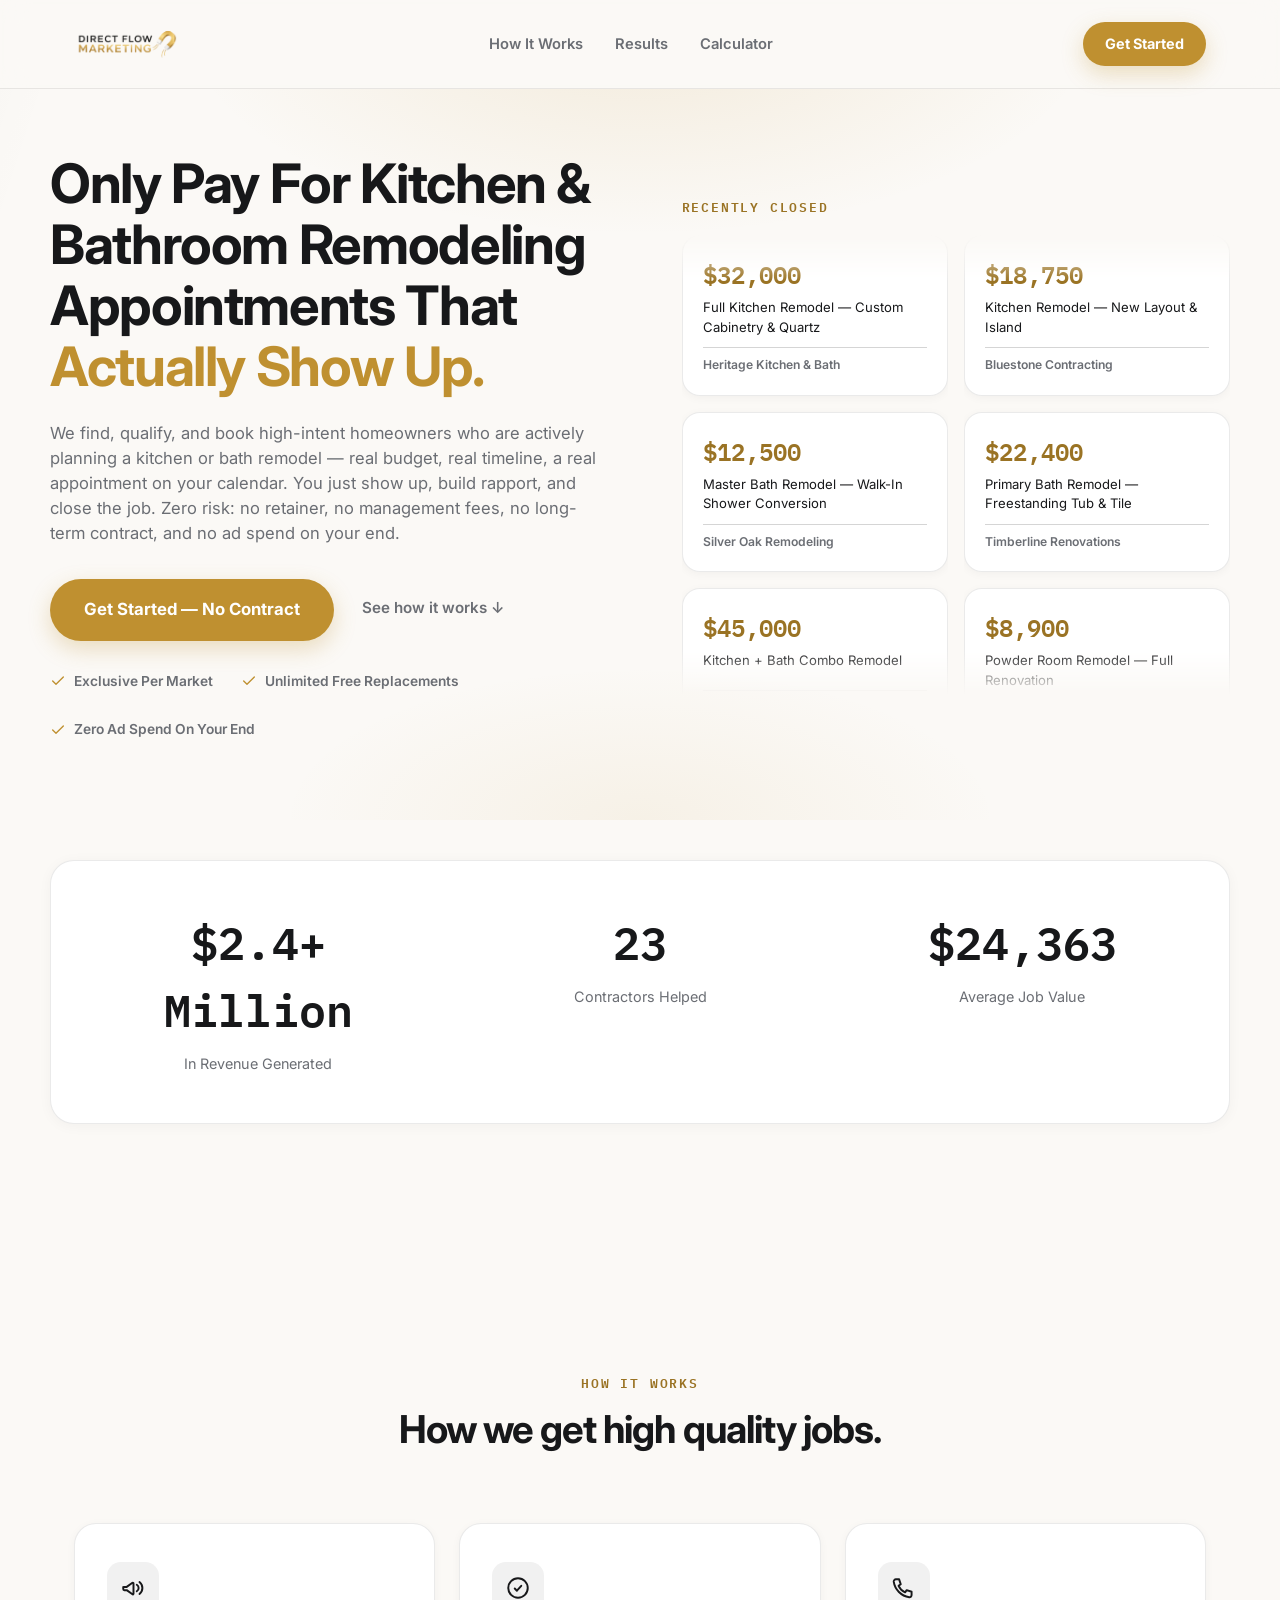
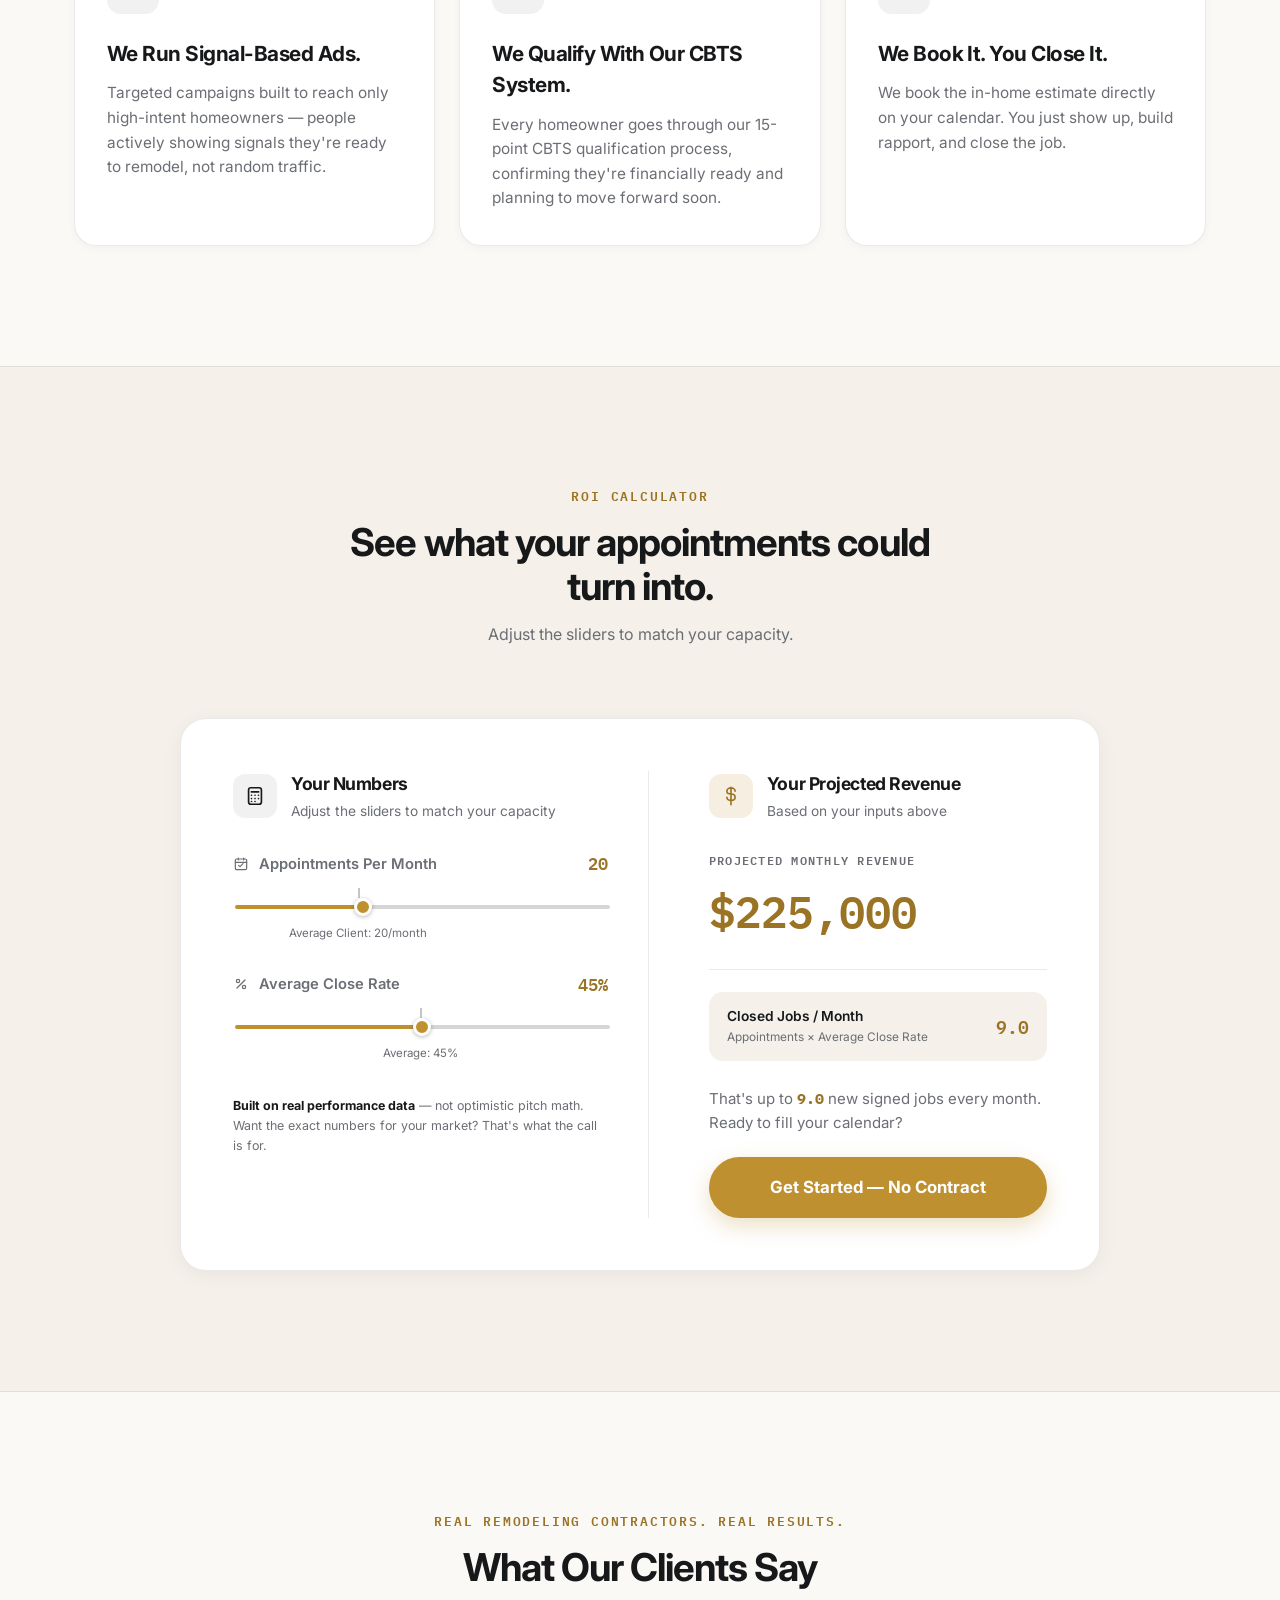
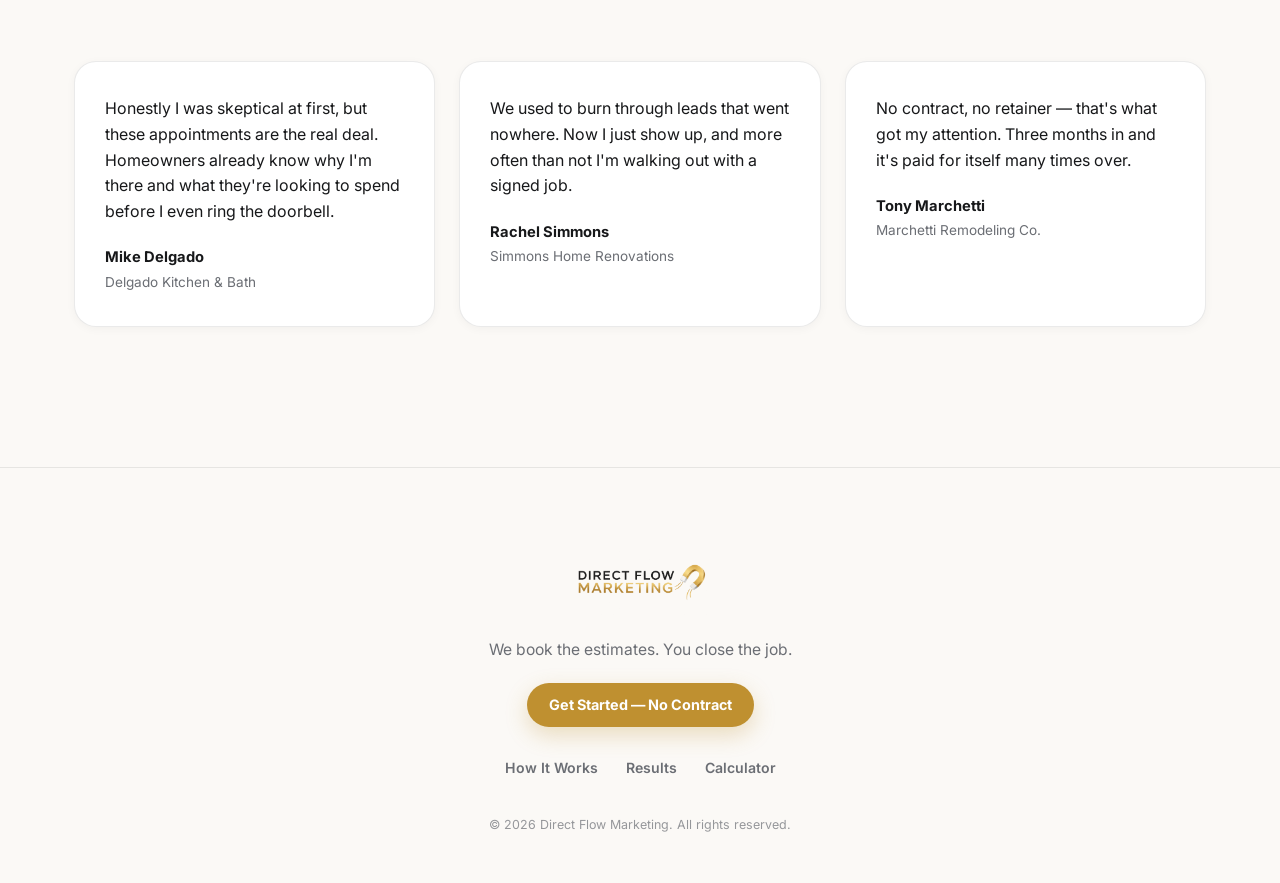
==== commit 5caa1e81: "Add Open Graph / Twitter link preview image and meta tags" ====
--- a/index.html
+++ b/index.html
@@ -5,6 +5,17 @@
 <meta name="viewport" content="width=device-width, initial-scale=1.0">
 <title>Direct Flow Marketing — Only Pay For Kitchen & Bathroom Remodeling Appointments That Actually Show Up.</title>
 <meta name="description" content="Direct Flow Marketing books qualified, in-home kitchen and bath remodeling estimates for contractors. Pay-per-show — you only pay when a qualified homeowner actually shows up. No retainer, no contract, no ad spend on your end.">
+<meta property="og:type" content="website">
+<meta property="og:url" content="https://directflowmarketing.com/">
+<meta property="og:title" content="Direct Flow Marketing — Only Pay For Kitchen & Bathroom Remodeling Appointments That Actually Show Up.">
+<meta property="og:description" content="We find, qualify, and book high-intent homeowners planning a kitchen or bath remodel. No retainer, no contract, no ad spend on your end.">
+<meta property="og:image" content="https://directflowmarketing.com/assets/og-image.jpg">
+<meta property="og:image:width" content="1774">
+<meta property="og:image:height" content="887">
+<meta name="twitter:card" content="summary_large_image">
+<meta name="twitter:title" content="Direct Flow Marketing — Only Pay For Kitchen & Bathroom Remodeling Appointments That Actually Show Up.">
+<meta name="twitter:description" content="We find, qualify, and book high-intent homeowners planning a kitchen or bath remodel. No retainer, no contract, no ad spend on your end.">
+<meta name="twitter:image" content="https://directflowmarketing.com/assets/og-image.jpg">
 <link rel="icon" type="image/x-icon" href="assets/favicon.ico">
 <link rel="icon" type="image/png" sizes="16x16" href="assets/favicon-16.png">
 <link rel="icon" type="image/png" sizes="32x32" href="assets/favicon-32.png">
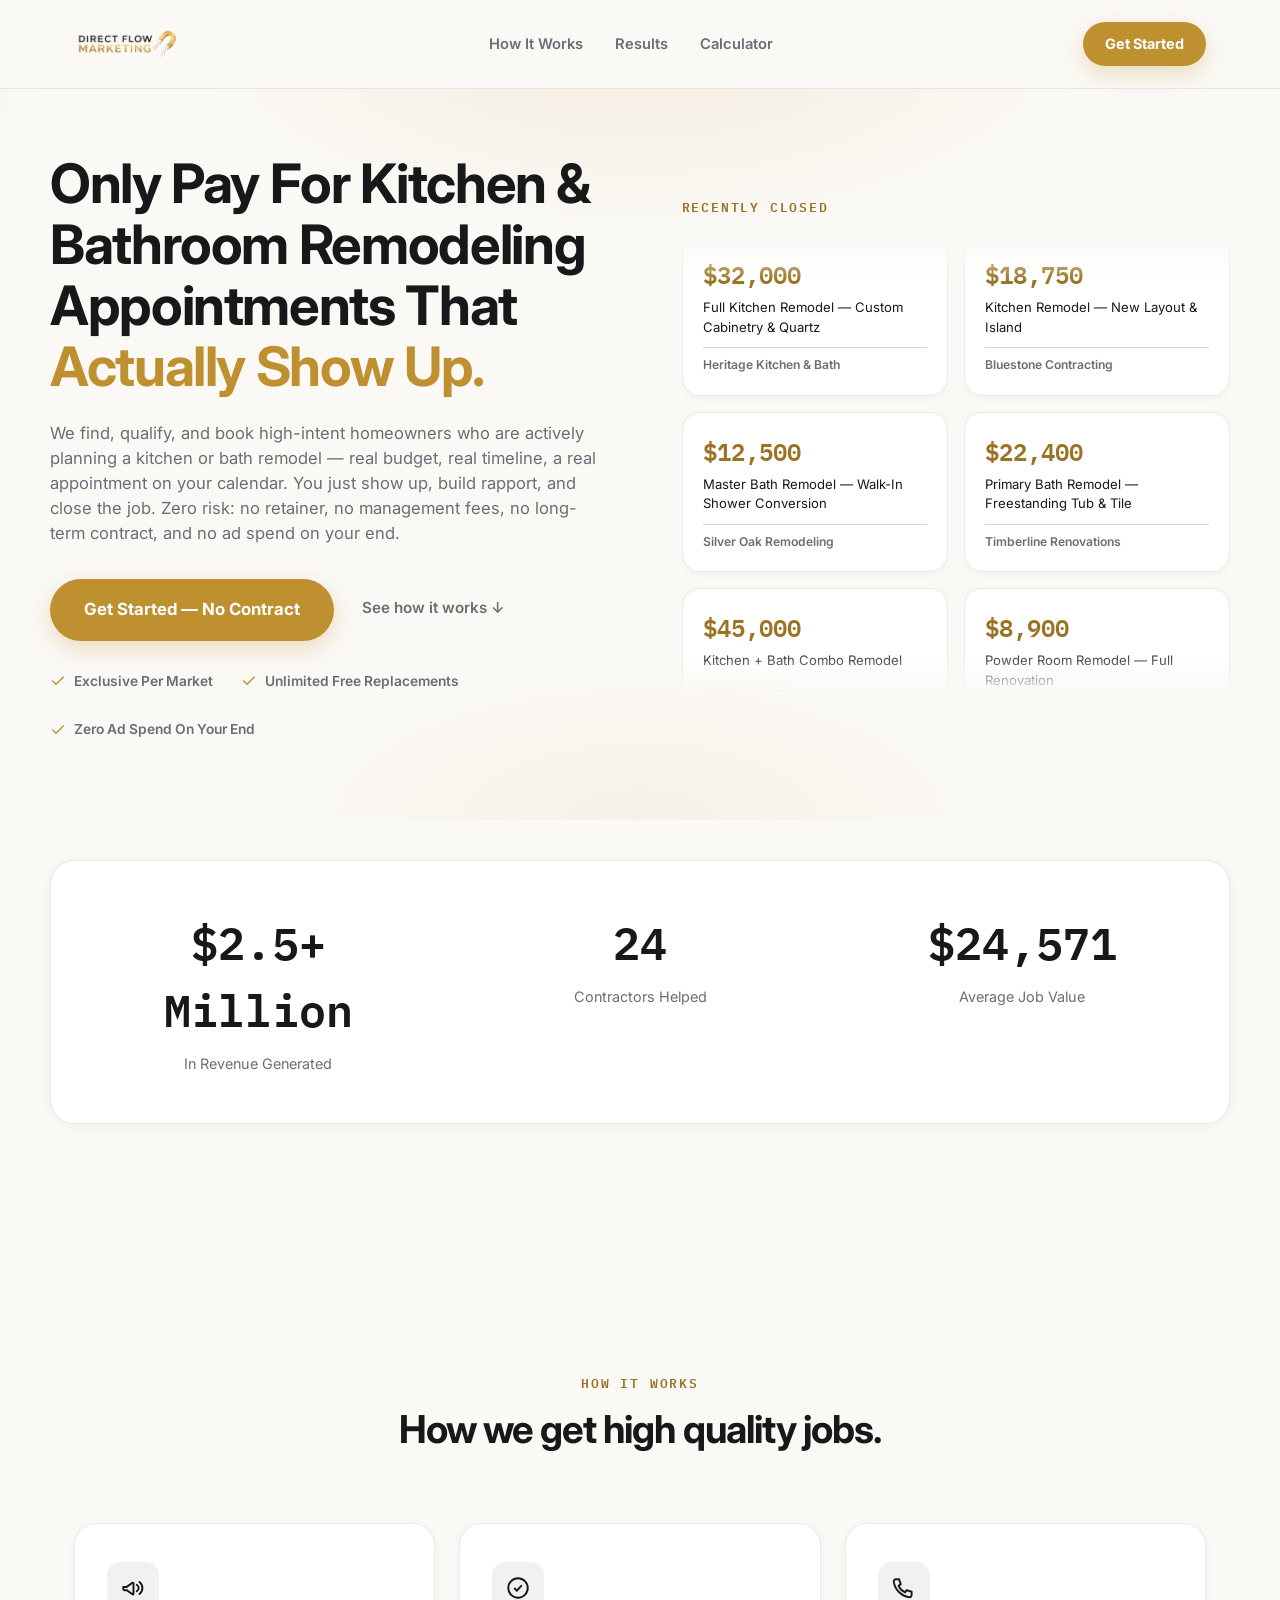
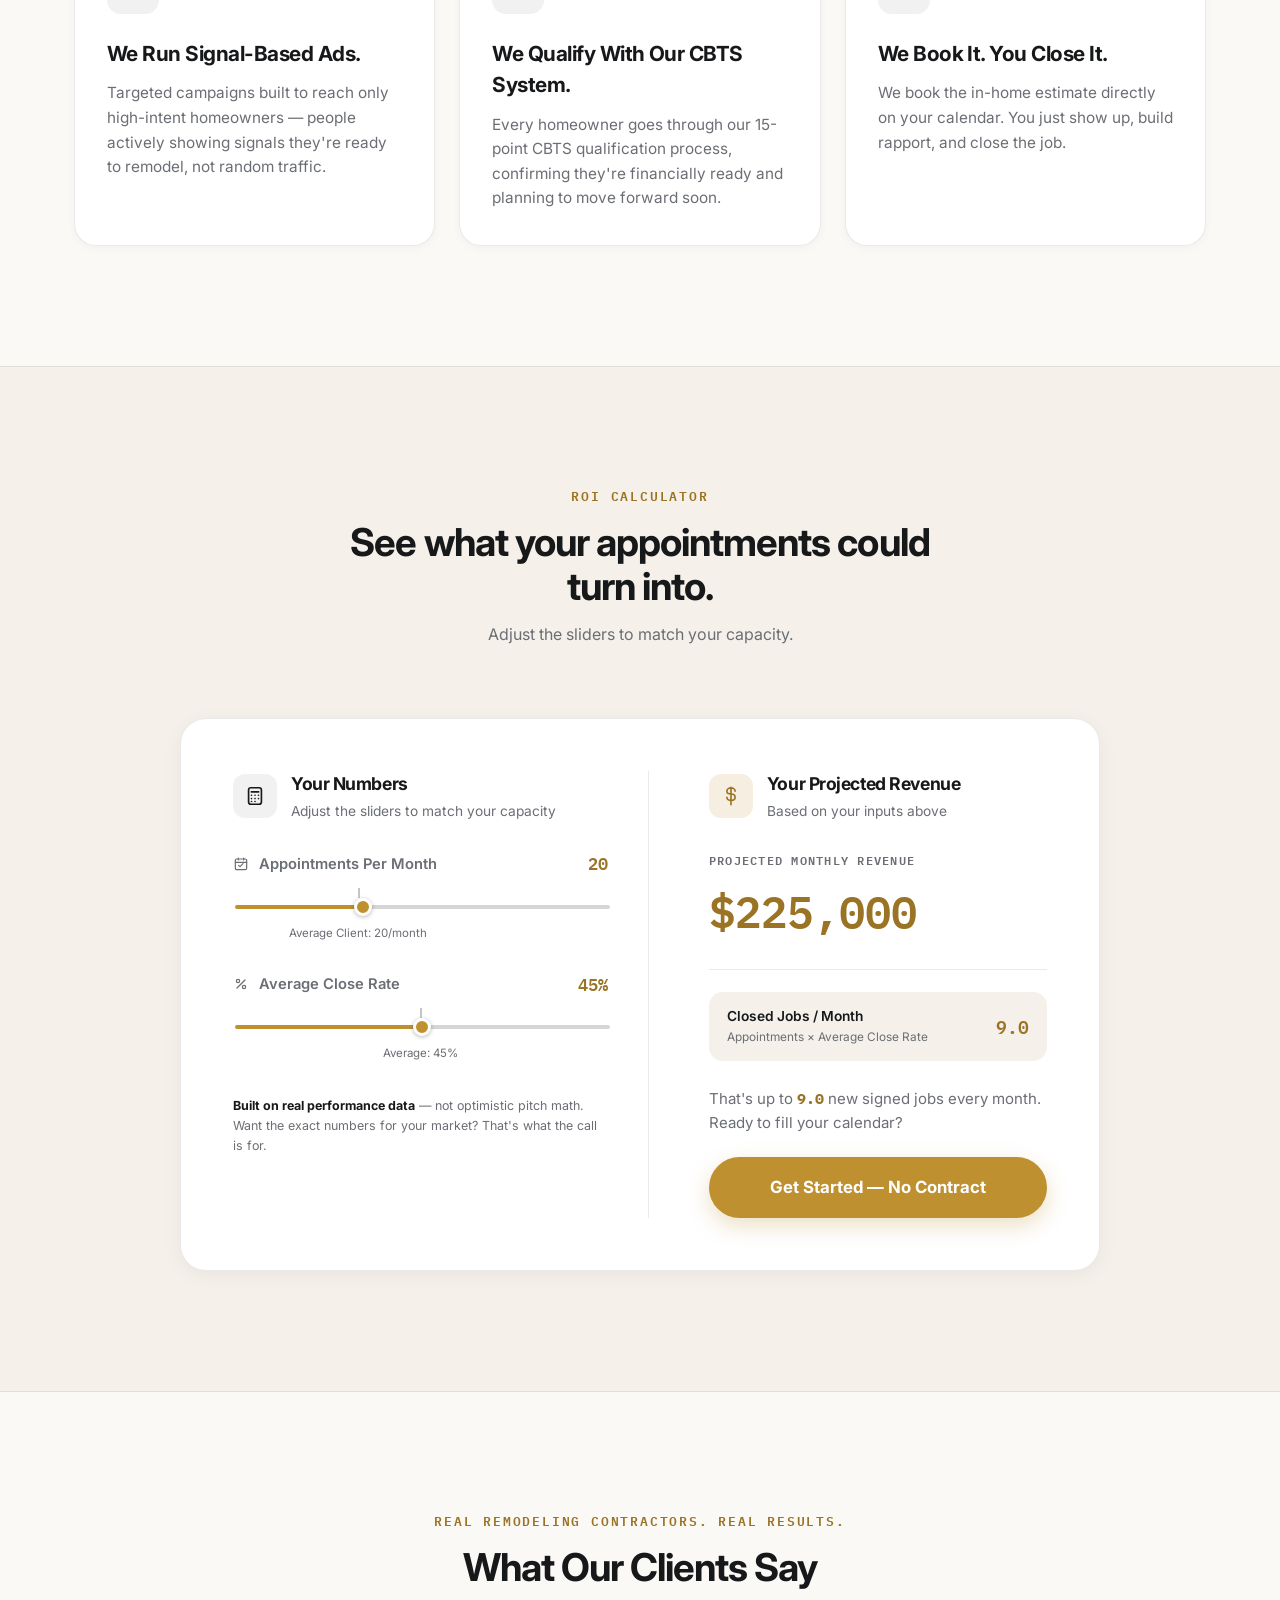
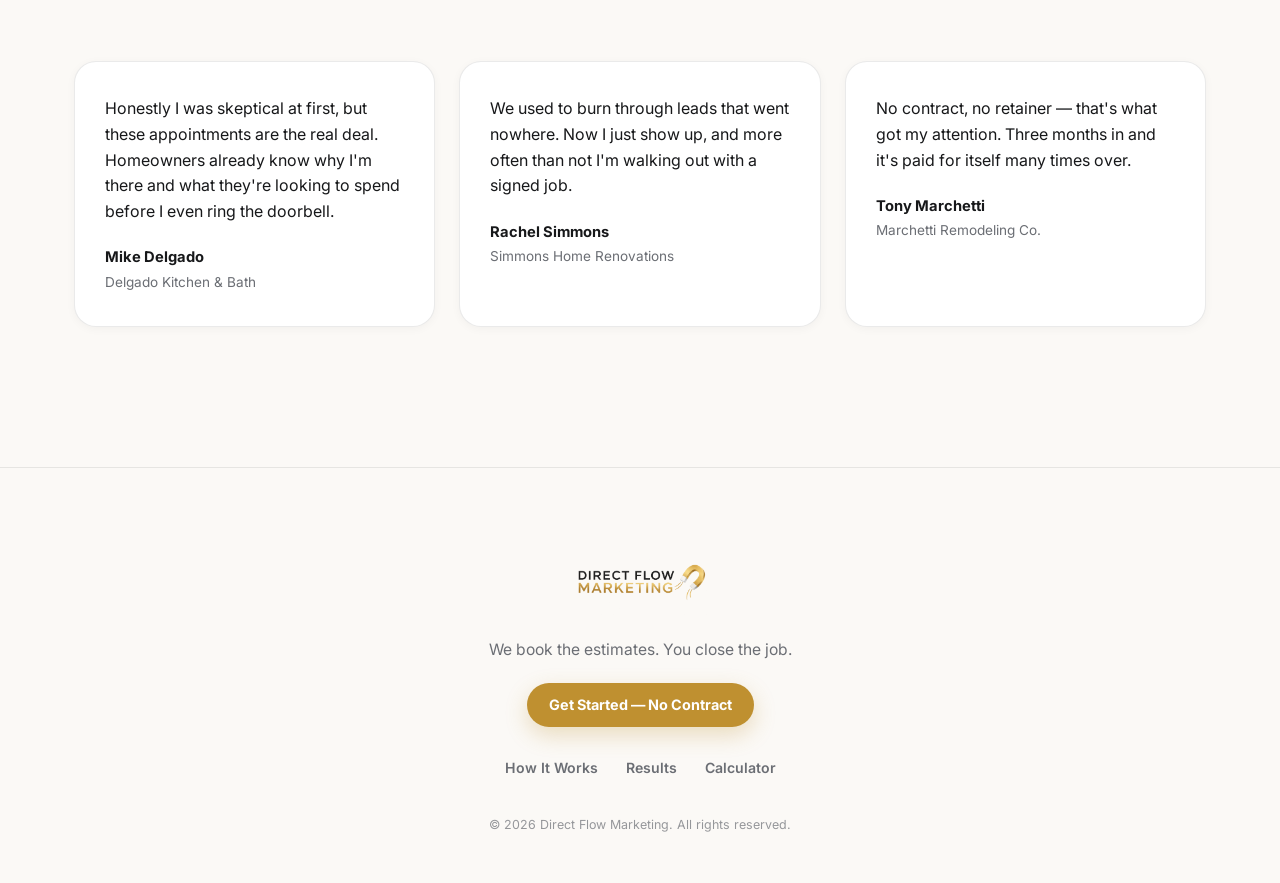
==== commit 03aac1e3: "Point OG/Twitter tags at www canonical domain" ====
--- a/index.html
+++ b/index.html
@@ -6,16 +6,16 @@
 <title>Direct Flow Marketing — Only Pay For Kitchen & Bathroom Remodeling Appointments That Actually Show Up.</title>
 <meta name="description" content="Direct Flow Marketing books qualified, in-home kitchen and bath remodeling estimates for contractors. Pay-per-show — you only pay when a qualified homeowner actually shows up. No retainer, no contract, no ad spend on your end.">
 <meta property="og:type" content="website">
-<meta property="og:url" content="https://directflowmarketing.com/">
+<meta property="og:url" content="https://www.directflowmarketing.com/">
 <meta property="og:title" content="Direct Flow Marketing — Only Pay For Kitchen & Bathroom Remodeling Appointments That Actually Show Up.">
 <meta property="og:description" content="We find, qualify, and book high-intent homeowners planning a kitchen or bath remodel. No retainer, no contract, no ad spend on your end.">
-<meta property="og:image" content="https://directflowmarketing.com/assets/og-image.jpg">
+<meta property="og:image" content="https://www.directflowmarketing.com/assets/og-image.jpg">
 <meta property="og:image:width" content="1774">
 <meta property="og:image:height" content="887">
 <meta name="twitter:card" content="summary_large_image">
 <meta name="twitter:title" content="Direct Flow Marketing — Only Pay For Kitchen & Bathroom Remodeling Appointments That Actually Show Up.">
 <meta name="twitter:description" content="We find, qualify, and book high-intent homeowners planning a kitchen or bath remodel. No retainer, no contract, no ad spend on your end.">
-<meta name="twitter:image" content="https://directflowmarketing.com/assets/og-image.jpg">
+<meta name="twitter:image" content="https://www.directflowmarketing.com/assets/og-image.jpg">
 <link rel="icon" type="image/x-icon" href="assets/favicon.ico">
 <link rel="icon" type="image/png" sizes="16x16" href="assets/favicon-16.png">
 <link rel="icon" type="image/png" sizes="32x32" href="assets/favicon-32.png">
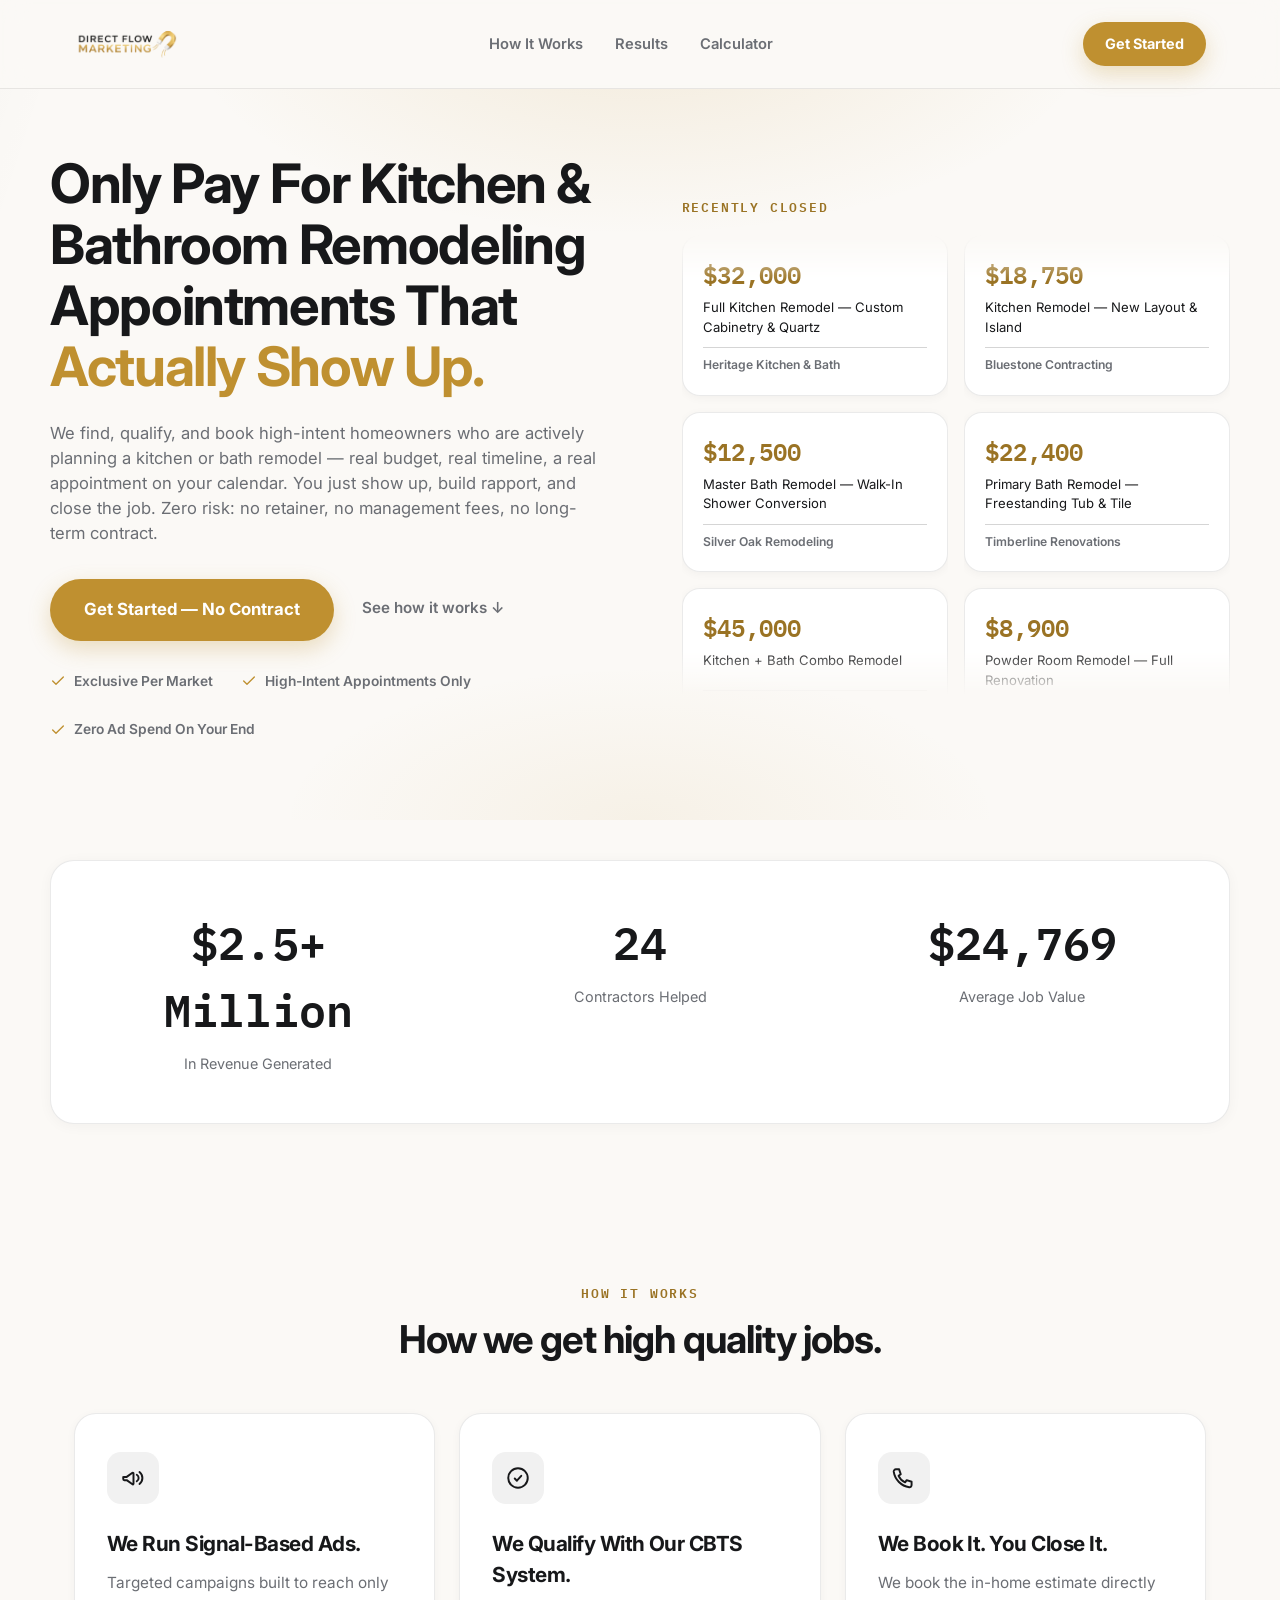
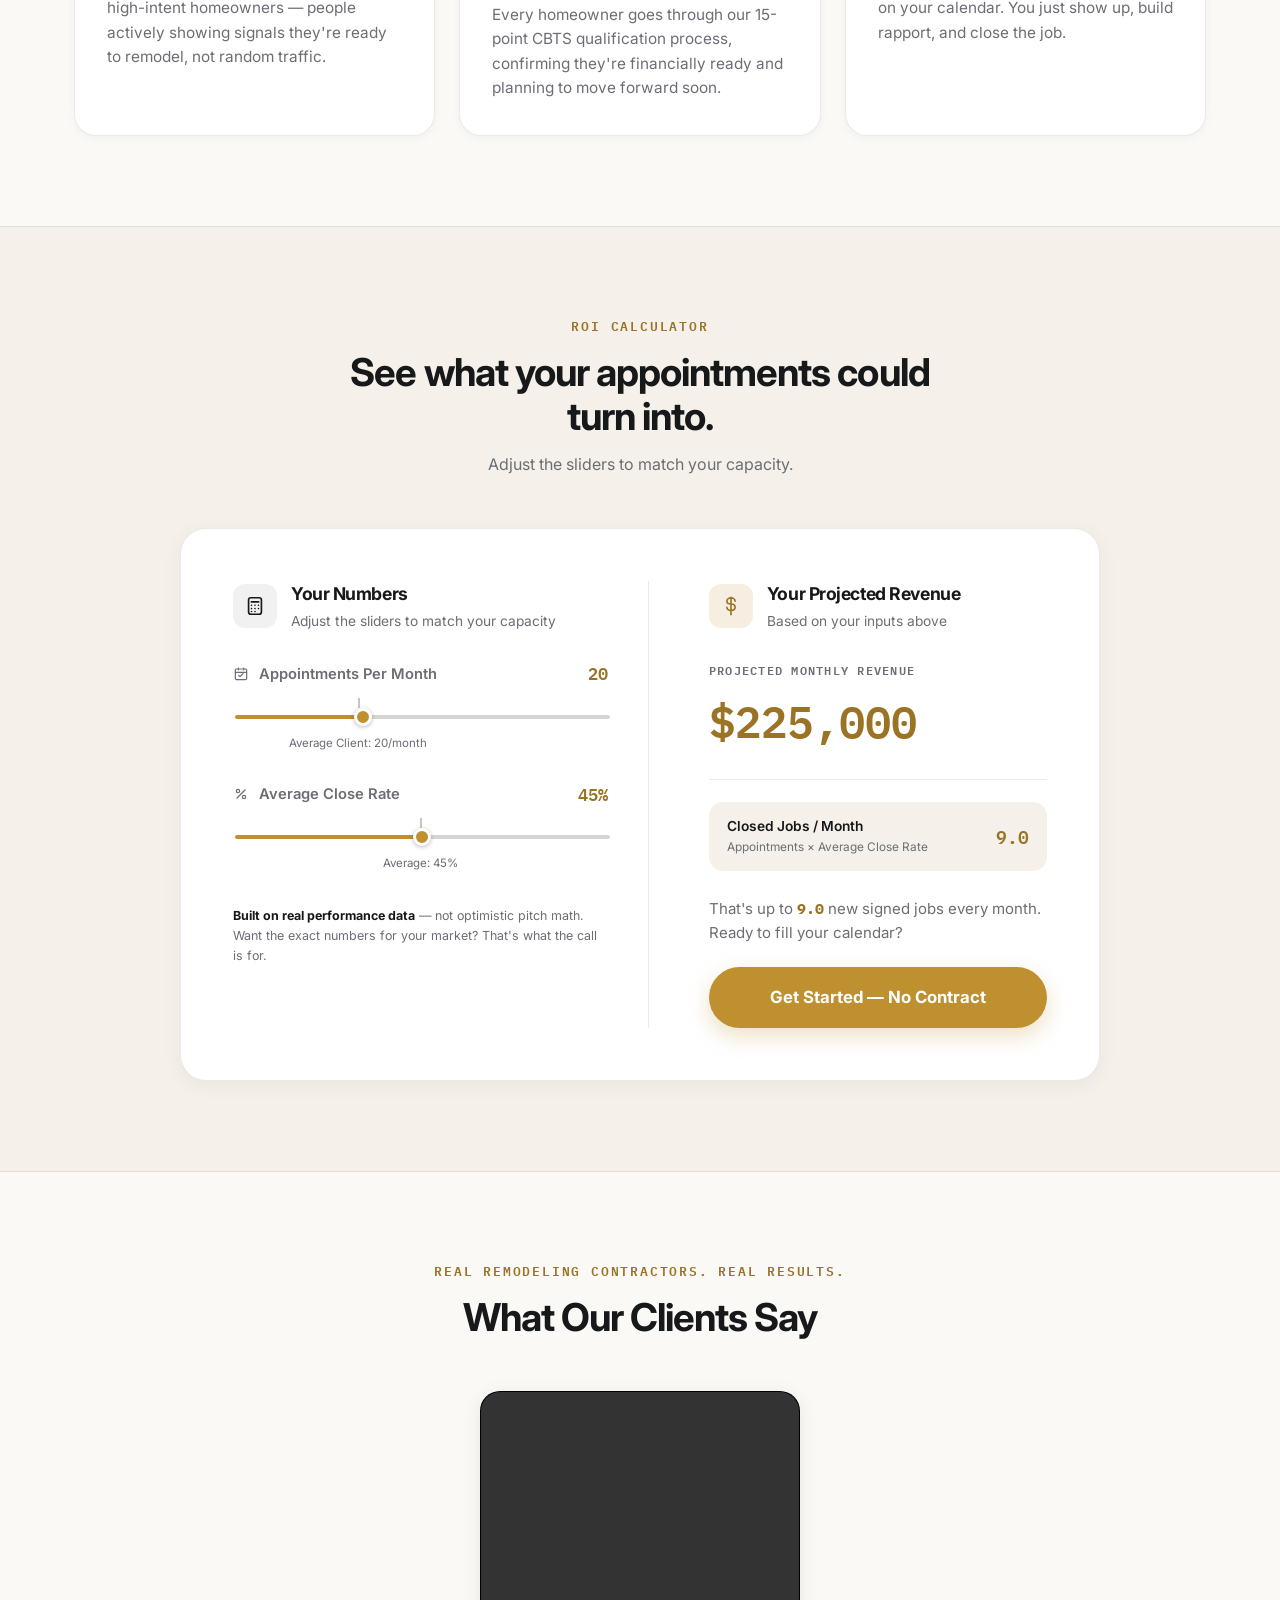
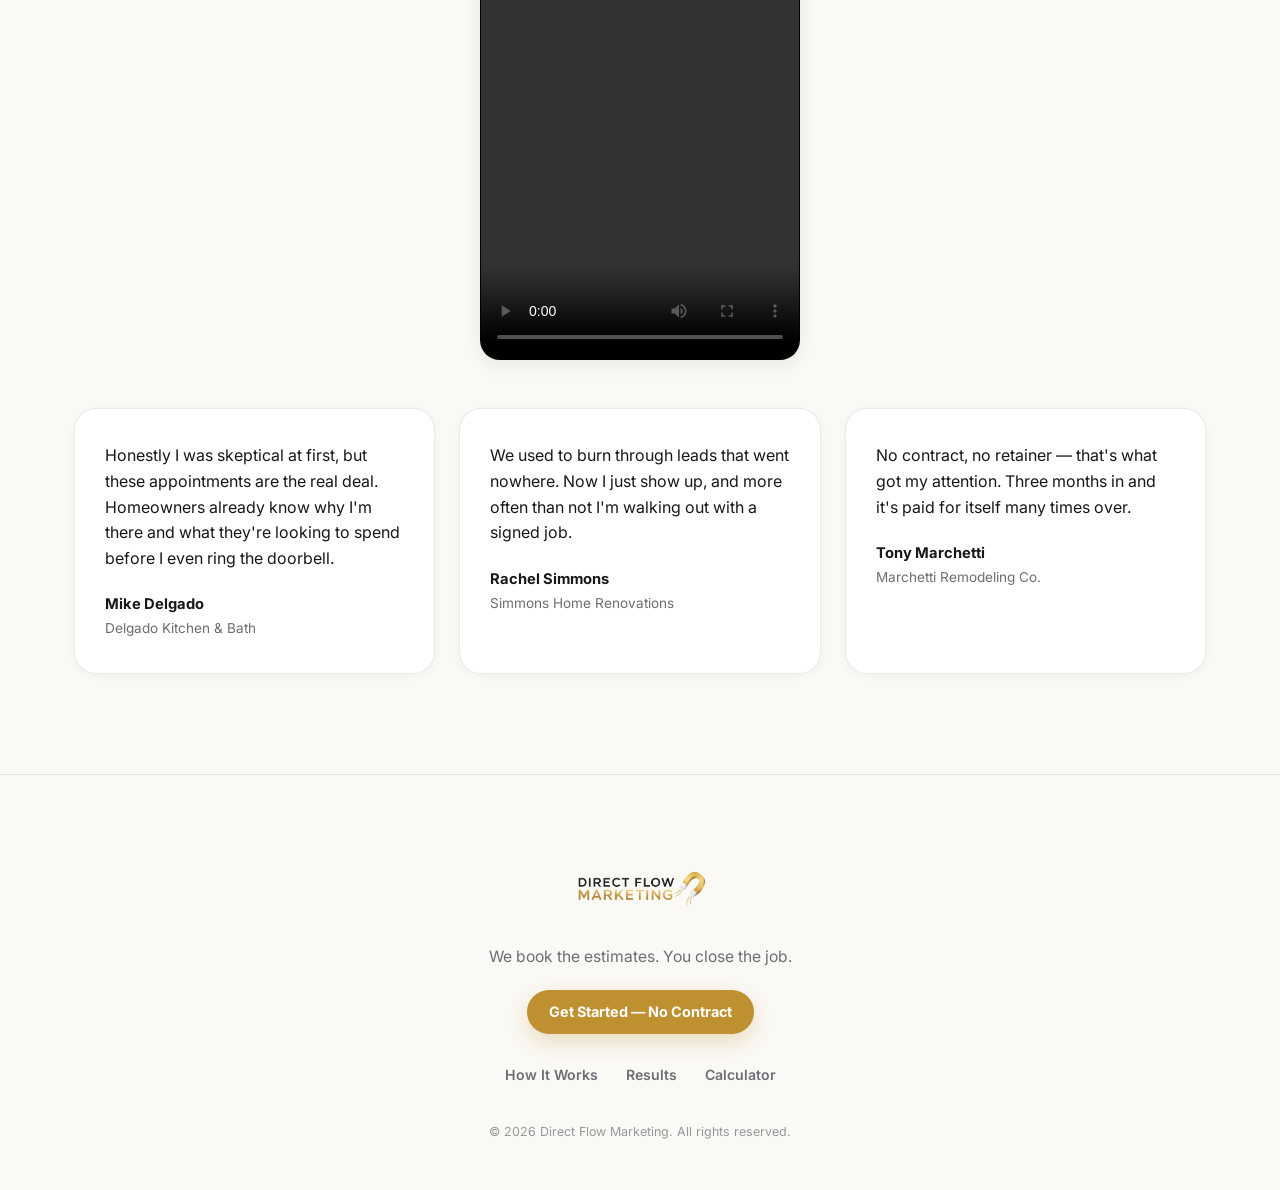
==== commit 494d0016: "Add video testimonial to testimonials section" ====
--- a/index.html
+++ b/index.html
@@ -322,6 +322,9 @@
       <p class="eyebrow" data-key="testimonials.eyebrow">Real Remodeling Contractors. Real Results.</p>
       <h2 data-key="testimonials.heading">What Our Clients Say</h2>
     </div>
+    <div class="testimonial-video-wrap">
+      <video class="testimonial-video" src="assets/testimonial-video-1.mov" controls playsinline preload="metadata"></video>
+    </div>
     <div class="testimonial-grid">
       <blockquote class="testimonial-card">
         <p class="testimonial-card__quote" data-key="testimonials.items.0.quote">"Honestly I was skeptical at first, but these appointments are the real deal. Homeowners already know why I'm there and what they're looking to spend before I even ring the doorbell."</p>
--- a/styles.css
+++ b/styles.css
@@ -480,7 +480,7 @@
 /* ---------------- Stats ---------------- */
 
 .stats {
-  padding: 40px 24px 130px;
+  padding: 40px 24px 70px;
 }
 
 .stats__grid {
@@ -519,14 +519,14 @@
 /* ---------------- How It Works ---------------- */
 
 .how-it-works {
-  padding: 120px 24px;
+  padding: 90px 24px;
   max-width: var(--container);
   margin: 0 auto;
 }
 
 .section-head {
   max-width: 620px;
-  margin: 0 auto 72px;
+  margin: 0 auto 52px;
   text-align: center;
 }
 
@@ -607,7 +607,7 @@
 /* ---------------- Calculator ---------------- */
 
 .calculator {
-  padding: 120px 24px;
+  padding: 90px 24px;
   background: var(--bg-raised);
   border-top: 1px solid var(--border);
   border-bottom: 1px solid var(--border);
@@ -900,9 +900,26 @@
 /* ---------------- Testimonials ---------------- */
 
 .testimonials {
-  padding: 120px 24px 140px;
+  padding: 90px 24px 100px;
   max-width: var(--container);
   margin: 0 auto;
+}
+
+.testimonial-video-wrap {
+  display: flex;
+  justify-content: center;
+  margin-bottom: 48px;
+}
+
+.testimonial-video {
+  width: 100%;
+  max-width: 320px;
+  aspect-ratio: 9 / 16;
+  border-radius: 20px;
+  border: 1px solid var(--border);
+  box-shadow: 0 4px 20px rgba(23, 23, 26, 0.08);
+  background: #000;
+  object-fit: cover;
 }
 
 .testimonial-grid {
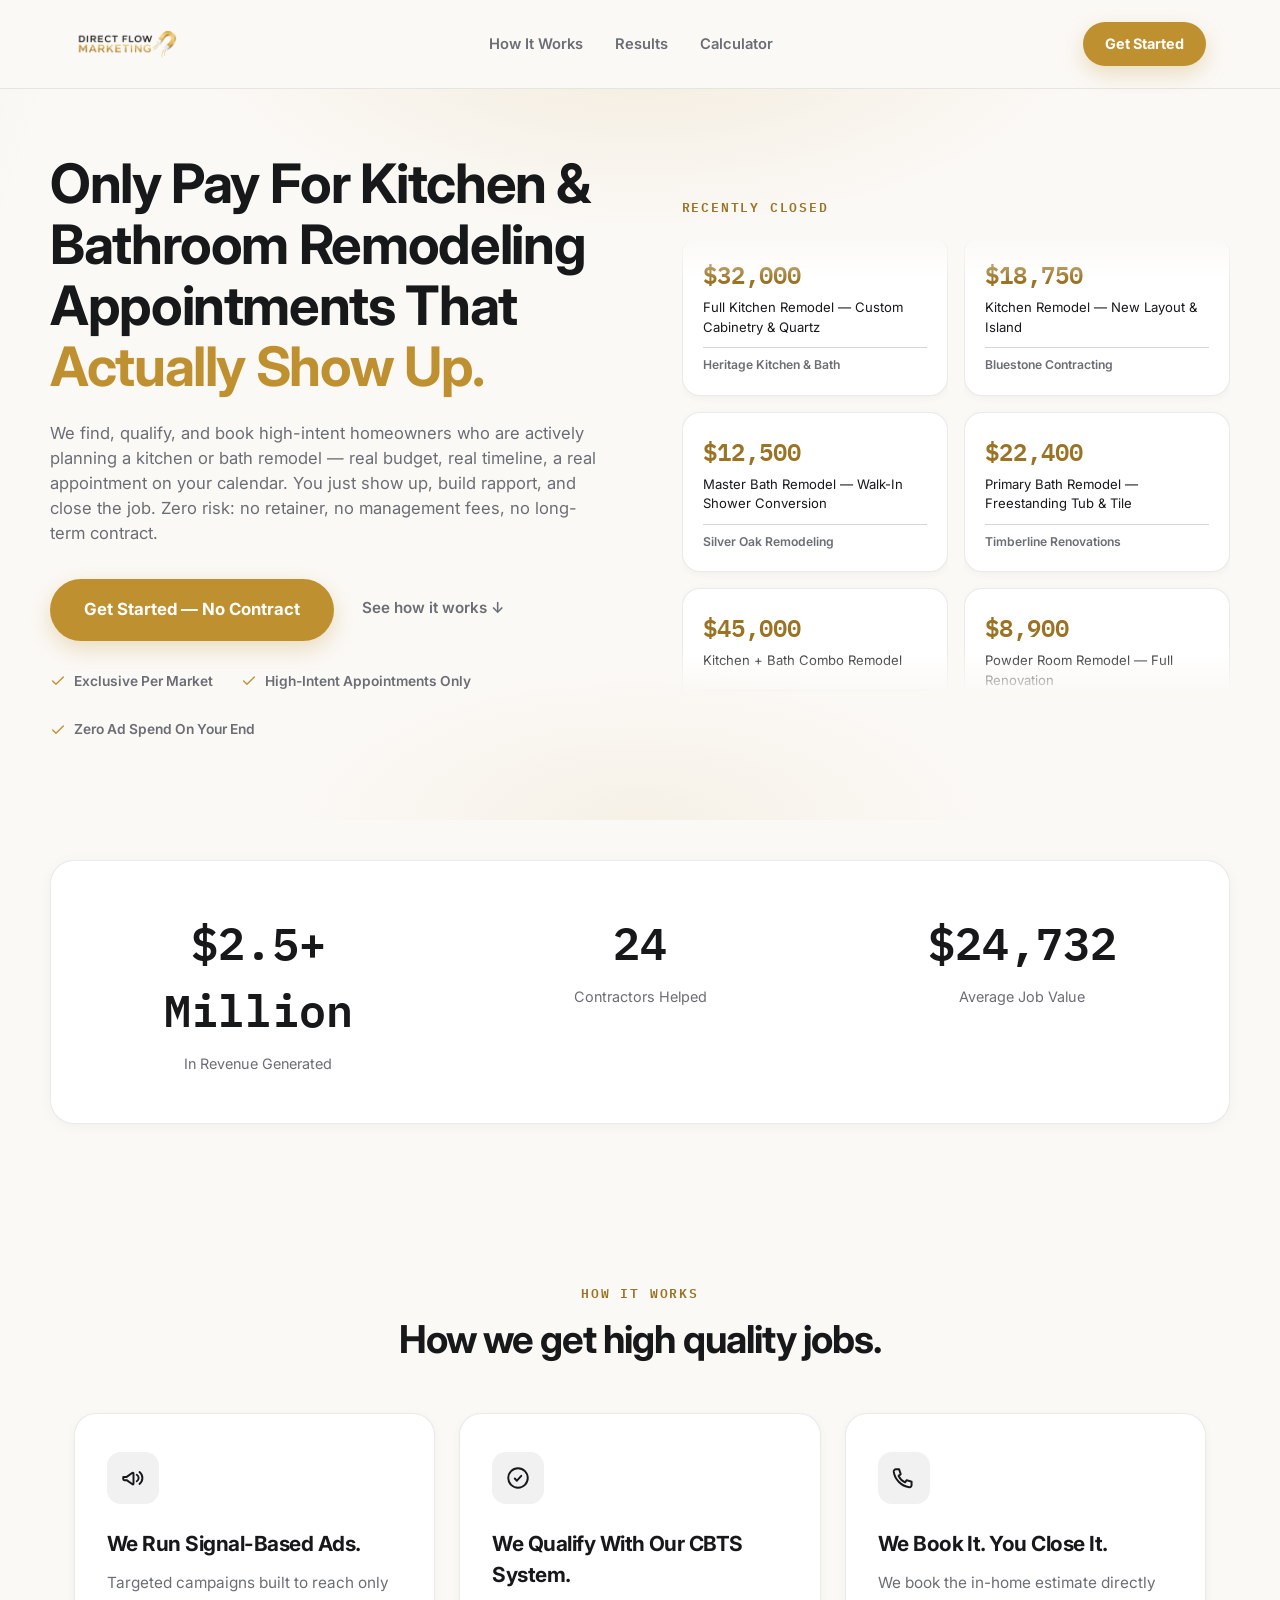
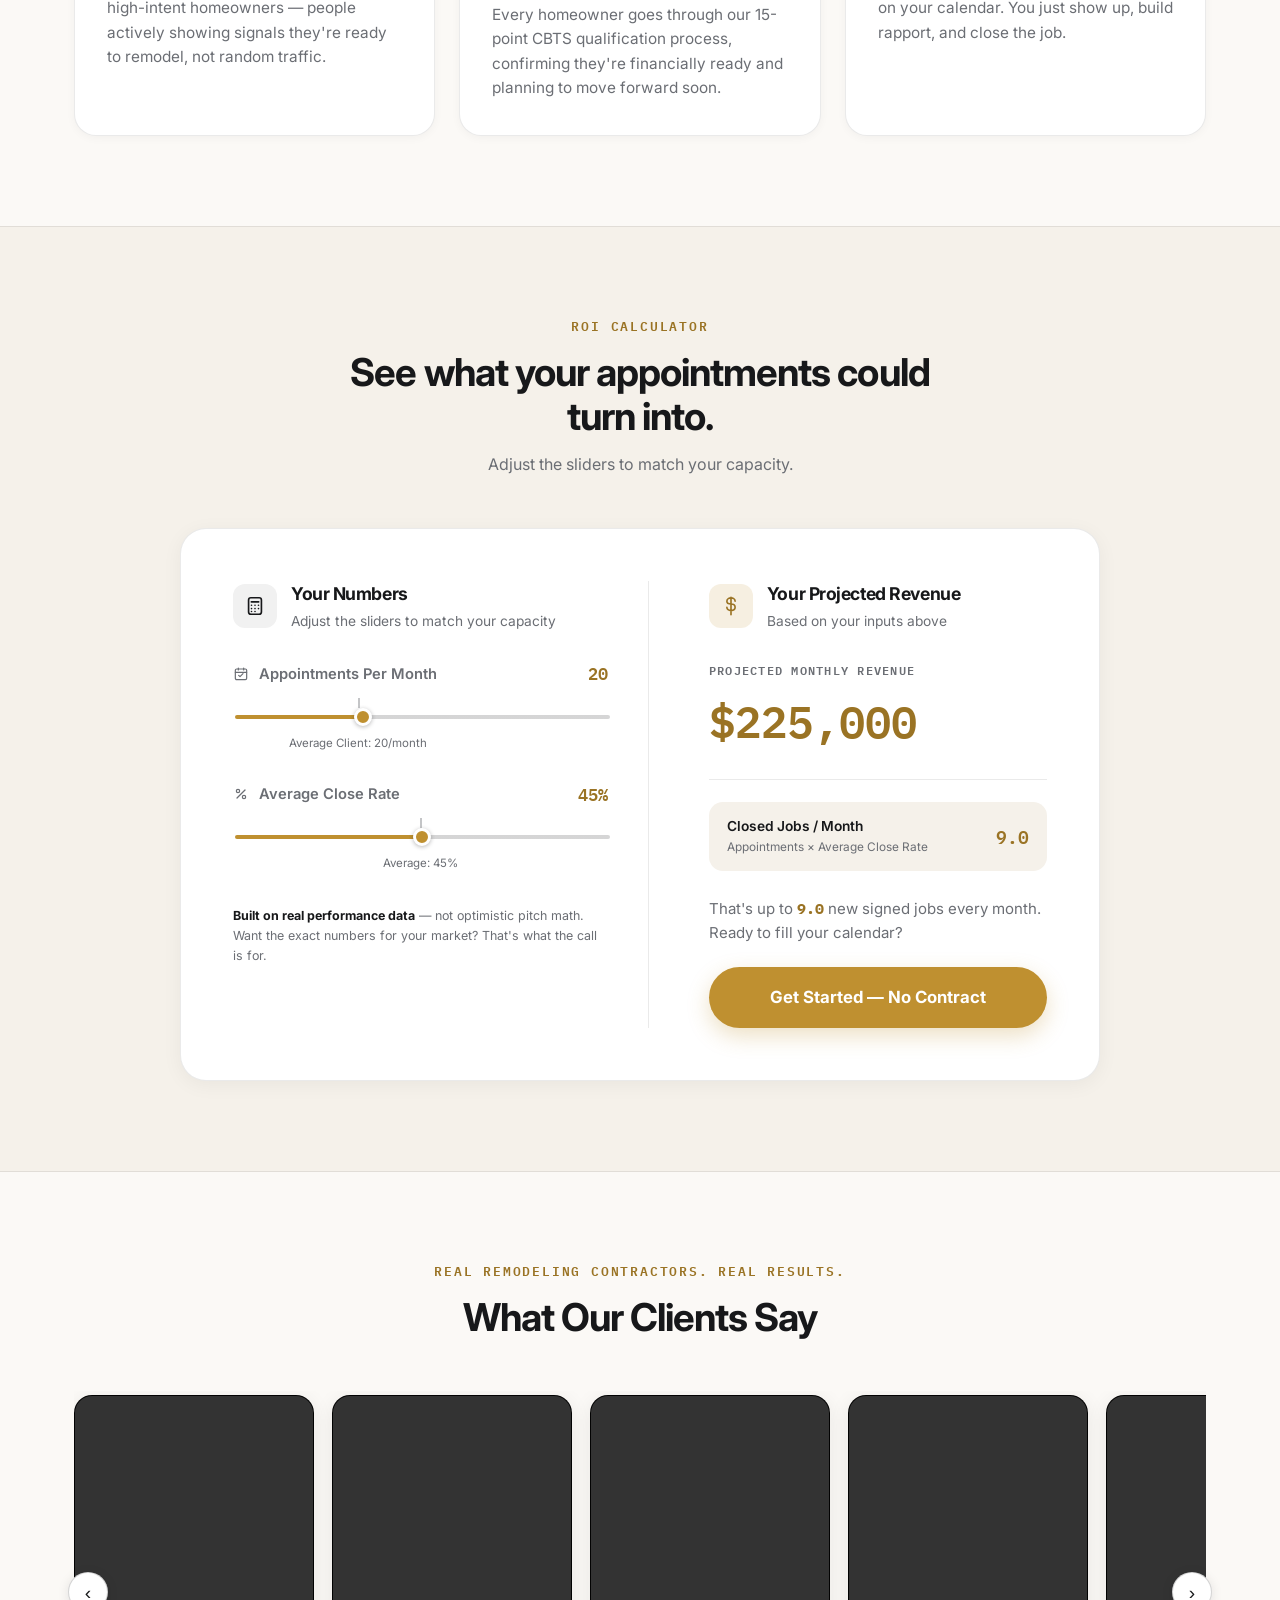
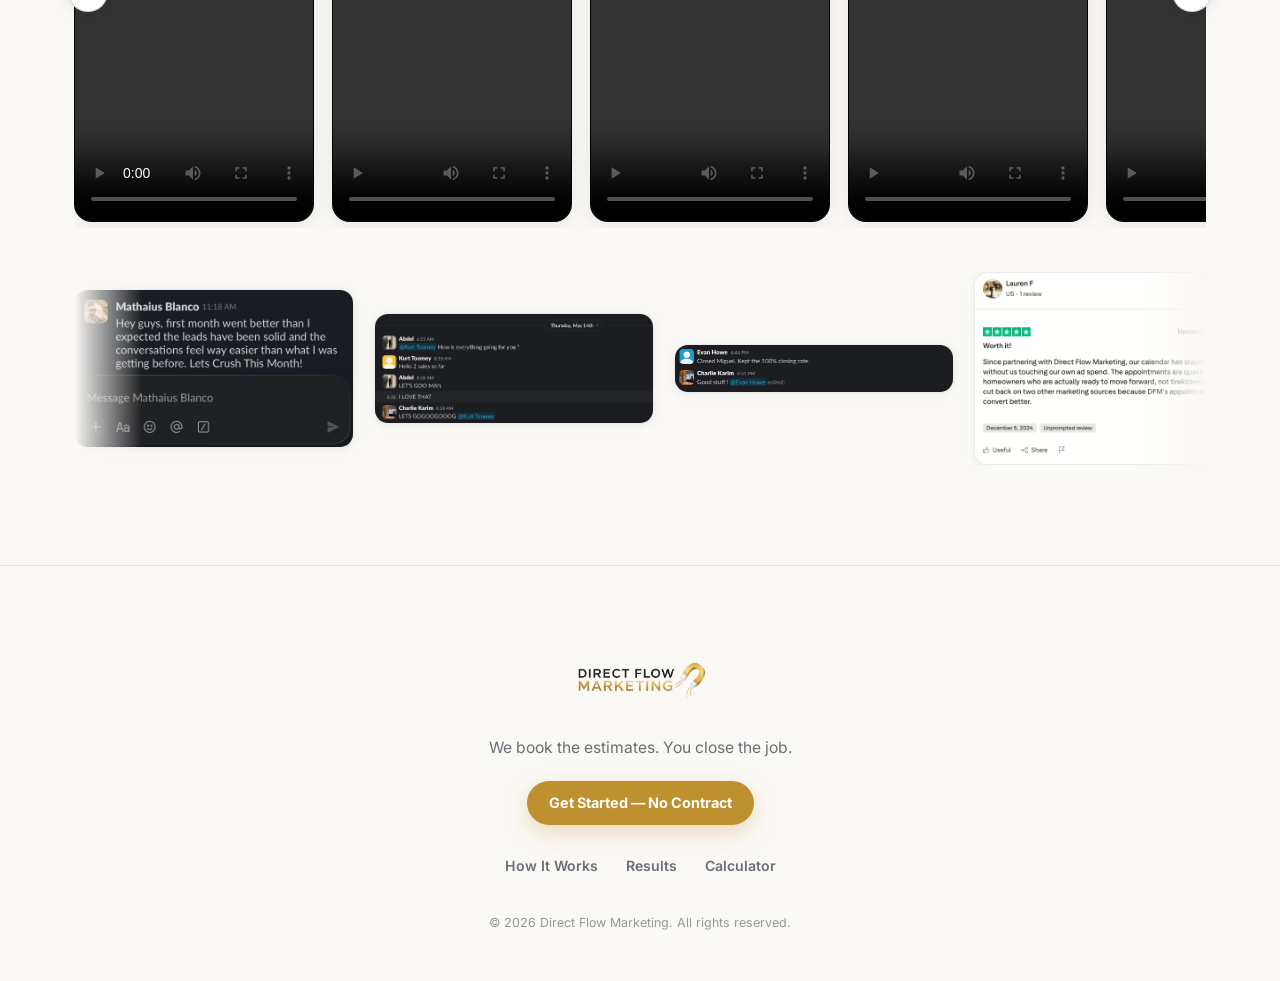
==== commit 52f65db3: "Redesign testimonials as swipeable video carousel + auto-scrolling photo strip on both pages" ====
--- a/index.html
+++ b/index.html
@@ -317,36 +317,34 @@
 
   <!-- ============ TESTIMONIALS ============ -->
   <!-- PLACEHOLDER CONTENT: replace with real testimonials once collected -->
-  <section class="testimonials reveal">
+  <section class="testimonials reveal" id="testimonials">
     <div class="section-head">
       <p class="eyebrow" data-key="testimonials.eyebrow">Real Remodeling Contractors. Real Results.</p>
       <h2 data-key="testimonials.heading">What Our Clients Say</h2>
     </div>
-    <div class="testimonial-video-wrap">
-      <video class="testimonial-video" src="assets/testimonial-video-1.mov" controls playsinline preload="metadata"></video>
-    </div>
-    <div class="testimonial-grid">
-      <blockquote class="testimonial-card">
-        <p class="testimonial-card__quote" data-key="testimonials.items.0.quote">"Honestly I was skeptical at first, but these appointments are the real deal. Homeowners already know why I'm there and what they're looking to spend before I even ring the doorbell."</p>
-        <footer class="testimonial-card__meta">
-          <span class="testimonial-card__name" data-key="testimonials.items.0.name">Mike Delgado</span>
-          <span class="testimonial-card__shop" data-key="testimonials.items.0.shop">Delgado Kitchen & Bath</span>
-        </footer>
-      </blockquote>
-      <blockquote class="testimonial-card">
-        <p class="testimonial-card__quote" data-key="testimonials.items.1.quote">"We used to burn through leads that went nowhere. Now I just show up, and more often than not I'm walking out with a signed job."</p>
-        <footer class="testimonial-card__meta">
-          <span class="testimonial-card__name" data-key="testimonials.items.1.name">Rachel Simmons</span>
-          <span class="testimonial-card__shop" data-key="testimonials.items.1.shop">Simmons Home Renovations</span>
-        </footer>
-      </blockquote>
-      <blockquote class="testimonial-card">
-        <p class="testimonial-card__quote" data-key="testimonials.items.2.quote">"No contract, no retainer — that's what got my attention. Three months in and it's paid for itself many times over."</p>
-        <footer class="testimonial-card__meta">
-          <span class="testimonial-card__name" data-key="testimonials.items.2.name">Tony Marchetti</span>
-          <span class="testimonial-card__shop" data-key="testimonials.items.2.shop">Marchetti Remodeling Co.</span>
-        </footer>
-      </blockquote>
+    <div class="video-carousel" data-video-carousel>
+      <button type="button" class="video-carousel__arrow video-carousel__arrow--prev" data-carousel-prev aria-label="Previous video">‹</button>
+      <div class="video-carousel__track" data-carousel-track>
+        <div class="video-carousel__card"><video src="assets/testimonial-video-1.mov" controls playsinline preload="metadata"></video></div>
+        <div class="video-carousel__card"><video src="assets/testimonial-video-2.mov" controls playsinline preload="metadata"></video></div>
+        <div class="video-carousel__card"><video src="assets/testimonial-video-3.mov" controls playsinline preload="metadata"></video></div>
+        <div class="video-carousel__card"><video src="assets/testimonial-video-4.mov" controls playsinline preload="metadata"></video></div>
+        <div class="video-carousel__card"><video src="assets/testimonial-video-5.mov" controls playsinline preload="metadata"></video></div>
+      </div>
+      <button type="button" class="video-carousel__arrow video-carousel__arrow--next" data-carousel-next aria-label="Next video">›</button>
+    </div>
+
+    <div class="photo-marquee">
+      <div class="photo-marquee__track" data-hmarquee-track>
+        <div class="photo-card"><img src="assets/testimonial-photo-1.png" alt="Slack message from a client praising their results" loading="lazy"></div>
+        <div class="photo-card"><img src="assets/testimonial-photo-2.png" alt="Slack conversation between clients discussing sales" loading="lazy"></div>
+        <div class="photo-card"><img src="assets/testimonial-photo-3.png" alt="Slack message about closing a deal" loading="lazy"></div>
+        <div class="photo-card"><img src="assets/testimonial-photo-4.png" alt="Trustpilot review from a Direct Flow Marketing client" loading="lazy"></div>
+        <div class="photo-card"><img src="assets/testimonial-photo-5.png" alt="Trustpilot review from a Direct Flow Marketing client" loading="lazy"></div>
+        <div class="photo-card"><img src="assets/testimonial-photo-6.png" alt="Trustpilot review from a Direct Flow Marketing client" loading="lazy"></div>
+        <div class="photo-card"><img src="assets/testimonial-photo-7.png" alt="Trustpilot review from a Direct Flow Marketing client" loading="lazy"></div>
+        <div class="photo-card"><img src="assets/testimonial-photo-8.png" alt="Trustpilot review from a Direct Flow Marketing client" loading="lazy"></div>
+      </div>
     </div>
   </section>
 
--- a/styles.css
+++ b/styles.css
@@ -905,72 +905,126 @@
   margin: 0 auto;
 }
 
-.testimonial-video-wrap {
-  display: flex;
-  justify-content: center;
-  margin-bottom: 48px;
-}
-
-.testimonial-video {
+/* ---- Video testimonial carousel: drag/swipe + snap, with desktop arrows ---- */
+
+.video-carousel {
+  position: relative;
+  margin-bottom: 44px;
+}
+
+.video-carousel__track {
+  display: flex;
+  gap: 18px;
+  overflow-x: auto;
+  scroll-snap-type: x proximity;
+  scroll-behavior: smooth;
+  -webkit-overflow-scrolling: touch;
+  padding: 4px 4px 6px;
+  scrollbar-width: none;
+  cursor: grab;
+  user-select: none;
+}
+
+.video-carousel__track.is-dragging {
+  scroll-snap-type: none;
+  scroll-behavior: auto;
+  cursor: grabbing;
+}
+
+.video-carousel__track::-webkit-scrollbar {
+  display: none;
+}
+
+.video-carousel__card {
+  flex: 0 0 auto;
+  width: 240px;
+  scroll-snap-align: start;
+}
+
+.video-carousel__card video {
+  display: block;
   width: 100%;
-  max-width: 320px;
   aspect-ratio: 9 / 16;
-  border-radius: 20px;
+  border-radius: 18px;
   border: 1px solid var(--border);
   box-shadow: 0 4px 20px rgba(23, 23, 26, 0.08);
   background: #000;
   object-fit: cover;
-}
-
-.testimonial-grid {
-  display: grid;
-  grid-template-columns: repeat(3, 1fr);
-  gap: 24px;
-}
-
-.testimonial-card {
-  margin: 0;
+  pointer-events: auto;
+}
+
+.video-carousel__arrow {
+  position: absolute;
+  top: 46%;
+  transform: translateY(-50%);
+  width: 40px;
+  height: 40px;
+  border-radius: 50%;
+  border: 1px solid var(--border-strong);
+  background: #fff;
+  display: flex;
+  align-items: center;
+  justify-content: center;
+  cursor: pointer;
+  box-shadow: 0 2px 12px rgba(23, 23, 26, 0.1);
+  z-index: 2;
+  font-size: 1.2rem;
+  line-height: 1;
+  color: var(--text);
+  transition: background 0.2s var(--ease), border-color 0.2s var(--ease);
+}
+
+.video-carousel__arrow:hover {
+  border-color: var(--gold);
+  background: var(--gold-dim);
+}
+
+.video-carousel__arrow--prev { left: -6px; }
+.video-carousel__arrow--next { right: -6px; }
+
+@media (max-width: 640px) {
+  .video-carousel__arrow { display: none; }
+}
+
+/* ---- Photo testimonial strip: continuous auto-scroll, pause on hover ---- */
+
+.photo-marquee {
+  overflow: hidden;
+  mask-image: linear-gradient(90deg, transparent, #000 6%, #000 94%, transparent);
+  -webkit-mask-image: linear-gradient(90deg, transparent, #000 6%, #000 94%, transparent);
+}
+
+.photo-marquee__track {
+  display: flex;
+  align-items: center;
+  gap: 20px;
+  width: max-content;
+  animation: photo-marquee-scroll 46s linear infinite;
+}
+
+.photo-marquee:hover .photo-marquee__track {
+  animation-play-state: paused;
+}
+
+@keyframes photo-marquee-scroll {
+  0% { transform: translateX(0); }
+  100% { transform: translateX(-50%); }
+}
+
+.photo-card {
+  flex: 0 0 auto;
+  width: 280px;
+  border-radius: 14px;
+  overflow: hidden;
+  border: 1px solid var(--border);
+  box-shadow: 0 2px 10px rgba(23, 23, 26, 0.06);
   background: var(--bg-card);
-  border: 1px solid var(--border);
-  border-radius: 22px;
-  padding: 34px 30px;
-  display: flex;
-  flex-direction: column;
-  gap: 22px;
-  box-shadow: 0 2px 10px rgba(23, 23, 26, 0.04);
-  transition: border-color 0.25s var(--ease), box-shadow 0.25s var(--ease);
-}
-
-.testimonial-card:hover {
-  border-color: var(--gold);
-  box-shadow: 0 12px 28px rgba(23, 23, 26, 0.08);
-}
-
-.testimonial-card__quote {
-  margin: 0;
-  font-size: 1rem;
-  line-height: 1.6;
-  color: var(--text);
-}
-
-.testimonial-card__meta {
-  display: flex;
-  flex-direction: column;
-  gap: 3px;
-}
-
-.testimonial-card__name {
-  font-weight: 700;
-  font-size: 0.92rem;
-}
-
-.testimonial-card__shop {
-  font-size: 0.85rem;
-  color: var(--text-muted);
-}
-
-@media (max-width: 860px) {
-  .testimonial-grid { grid-template-columns: 1fr; }
+}
+
+.photo-card img {
+  display: block;
+  width: 100%;
+  height: auto;
 }
 
 /* ---------------- Footer ---------------- */
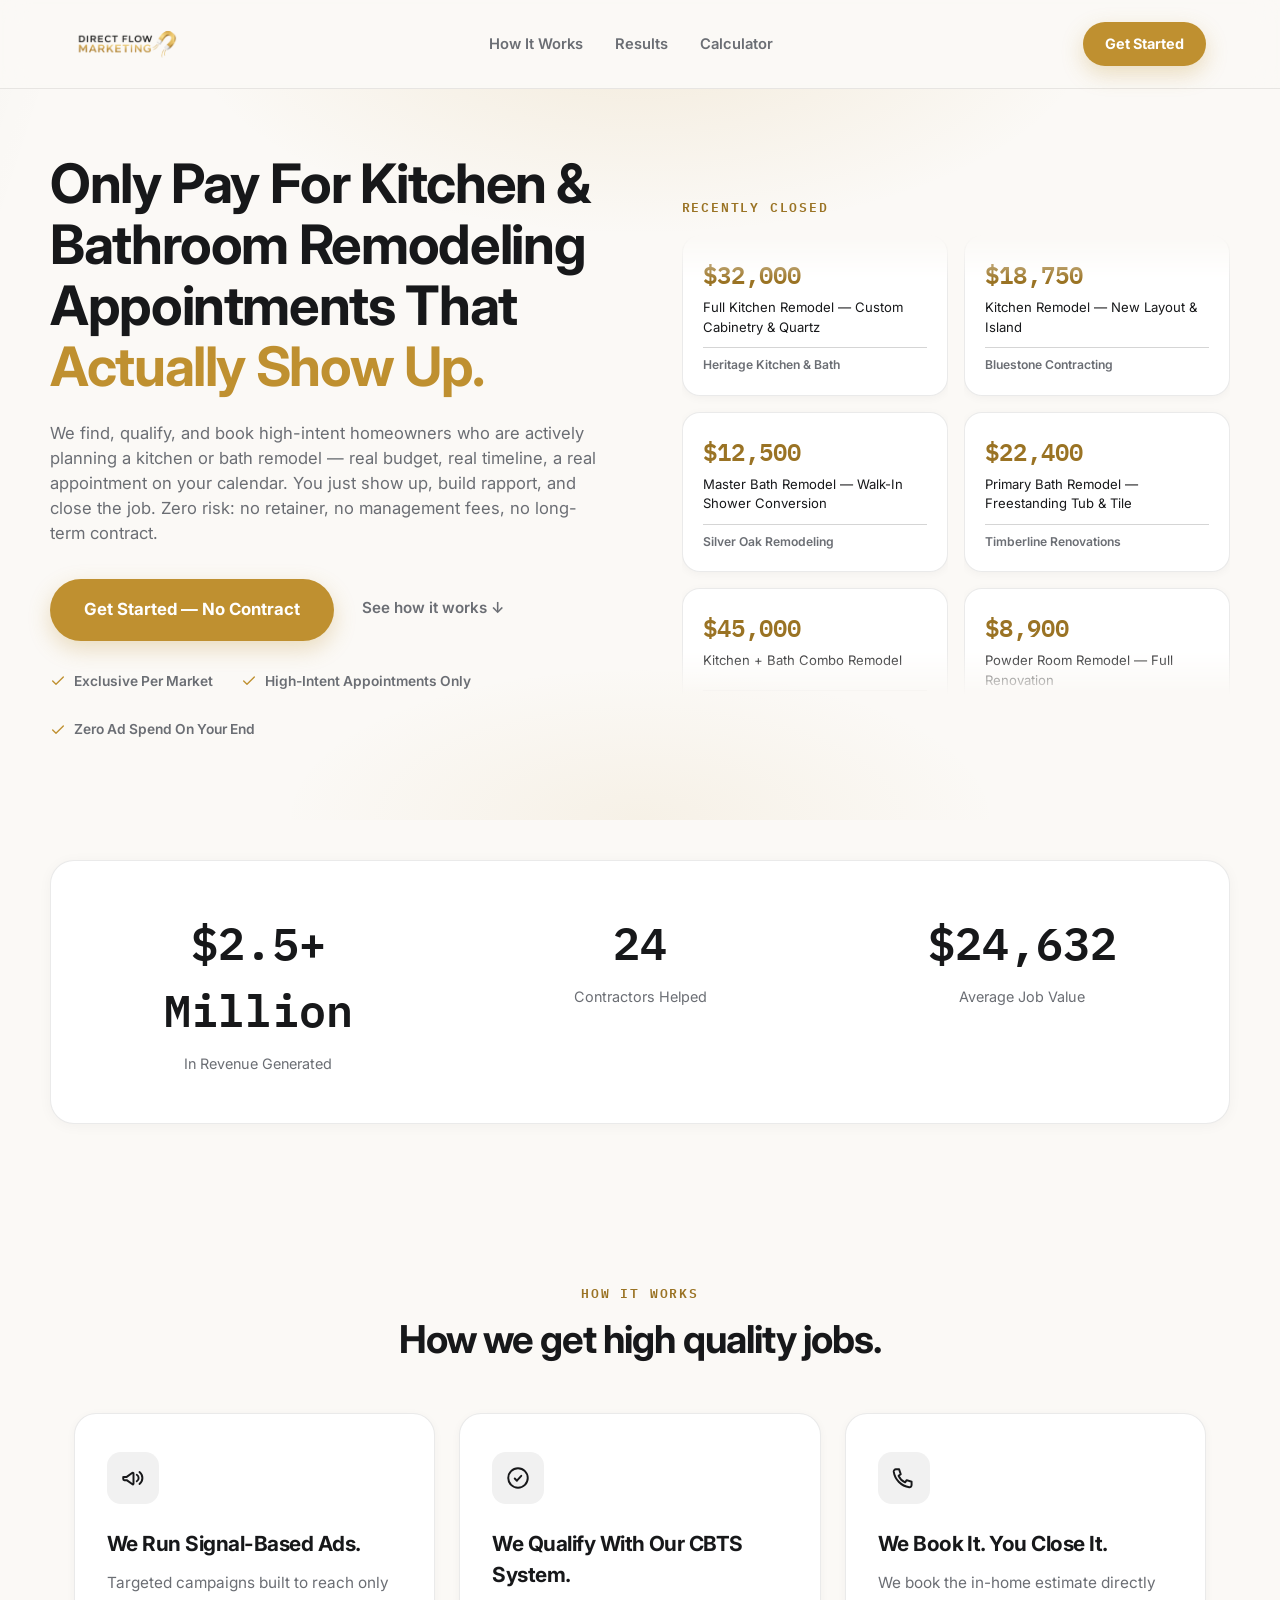
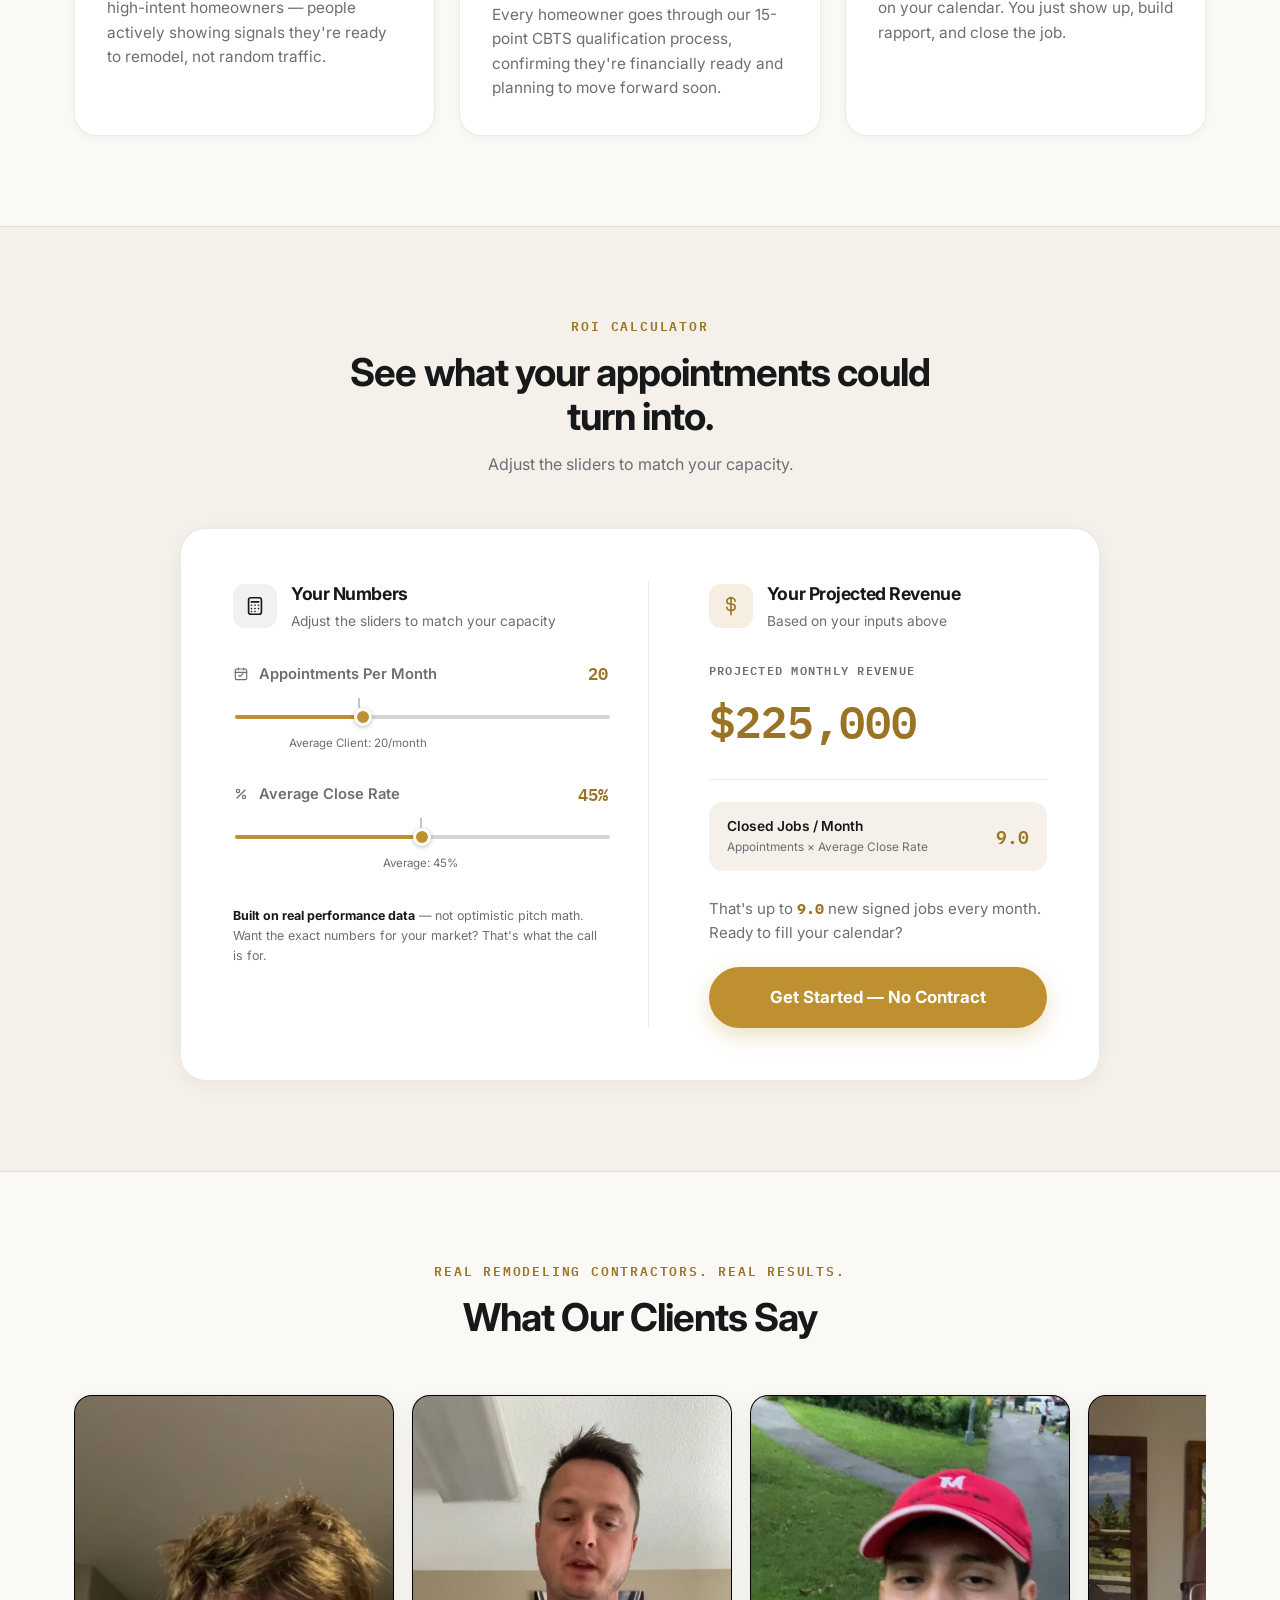
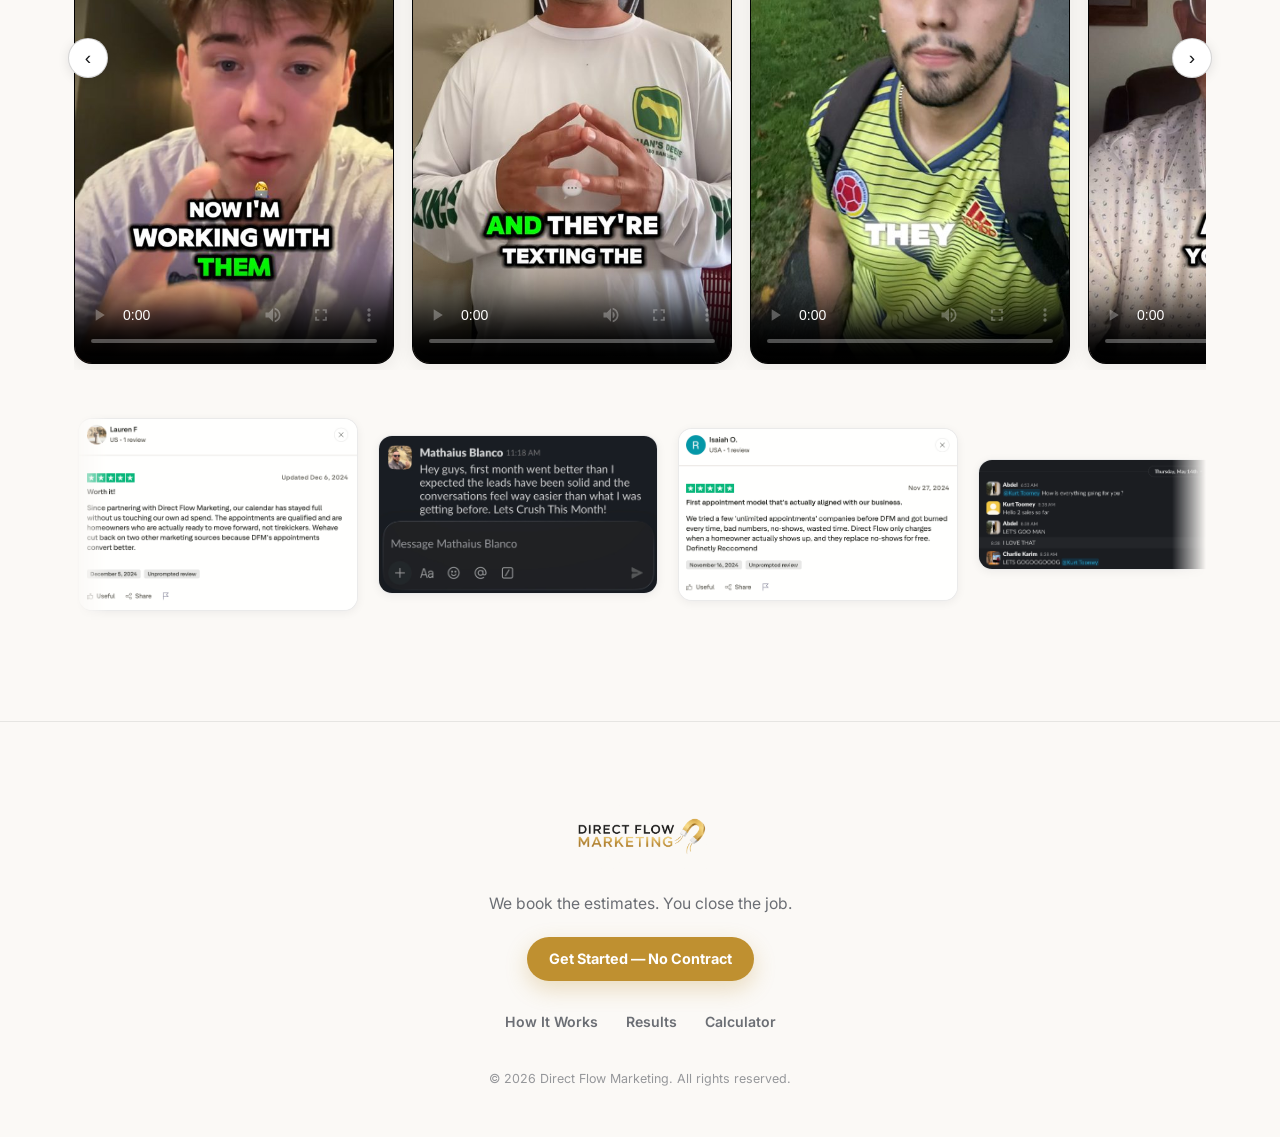
==== commit 099e97c2: "Fix testimonial UX: bigger desktop video cards, manual photo scroll with alternating order, video po" ====
--- a/index.html
+++ b/index.html
@@ -325,23 +325,23 @@
     <div class="video-carousel" data-video-carousel>
       <button type="button" class="video-carousel__arrow video-carousel__arrow--prev" data-carousel-prev aria-label="Previous video">‹</button>
       <div class="video-carousel__track" data-carousel-track>
-        <div class="video-carousel__card"><video src="assets/testimonial-video-1.mov" controls playsinline preload="metadata"></video></div>
-        <div class="video-carousel__card"><video src="assets/testimonial-video-2.mov" controls playsinline preload="metadata"></video></div>
-        <div class="video-carousel__card"><video src="assets/testimonial-video-3.mov" controls playsinline preload="metadata"></video></div>
-        <div class="video-carousel__card"><video src="assets/testimonial-video-4.mov" controls playsinline preload="metadata"></video></div>
-        <div class="video-carousel__card"><video src="assets/testimonial-video-5.mov" controls playsinline preload="metadata"></video></div>
+        <div class="video-carousel__card"><video src="assets/testimonial-video-1.mov" poster="assets/testimonial-video-1-poster.jpg" controls playsinline preload="metadata"></video></div>
+        <div class="video-carousel__card"><video src="assets/testimonial-video-2.mov" poster="assets/testimonial-video-2-poster.jpg" controls playsinline preload="metadata"></video></div>
+        <div class="video-carousel__card"><video src="assets/testimonial-video-3.mov" poster="assets/testimonial-video-3-poster.jpg" controls playsinline preload="metadata"></video></div>
+        <div class="video-carousel__card"><video src="assets/testimonial-video-4.mov" poster="assets/testimonial-video-4-poster.jpg" controls playsinline preload="metadata"></video></div>
+        <div class="video-carousel__card"><video src="assets/testimonial-video-5.mov" poster="assets/testimonial-video-5-poster.jpg" controls playsinline preload="metadata"></video></div>
       </div>
       <button type="button" class="video-carousel__arrow video-carousel__arrow--next" data-carousel-next aria-label="Next video">›</button>
     </div>
 
-    <div class="photo-marquee">
-      <div class="photo-marquee__track" data-hmarquee-track>
+    <div class="photo-strip" data-drag-scroll>
+      <div class="photo-strip__track">
+        <div class="photo-card"><img src="assets/testimonial-photo-4.png" alt="Trustpilot review from a Direct Flow Marketing client" loading="lazy"></div>
         <div class="photo-card"><img src="assets/testimonial-photo-1.png" alt="Slack message from a client praising their results" loading="lazy"></div>
+        <div class="photo-card"><img src="assets/testimonial-photo-5.png" alt="Trustpilot review from a Direct Flow Marketing client" loading="lazy"></div>
         <div class="photo-card"><img src="assets/testimonial-photo-2.png" alt="Slack conversation between clients discussing sales" loading="lazy"></div>
+        <div class="photo-card"><img src="assets/testimonial-photo-6.png" alt="Trustpilot review from a Direct Flow Marketing client" loading="lazy"></div>
         <div class="photo-card"><img src="assets/testimonial-photo-3.png" alt="Slack message about closing a deal" loading="lazy"></div>
-        <div class="photo-card"><img src="assets/testimonial-photo-4.png" alt="Trustpilot review from a Direct Flow Marketing client" loading="lazy"></div>
-        <div class="photo-card"><img src="assets/testimonial-photo-5.png" alt="Trustpilot review from a Direct Flow Marketing client" loading="lazy"></div>
-        <div class="photo-card"><img src="assets/testimonial-photo-6.png" alt="Trustpilot review from a Direct Flow Marketing client" loading="lazy"></div>
         <div class="photo-card"><img src="assets/testimonial-photo-7.png" alt="Trustpilot review from a Direct Flow Marketing client" loading="lazy"></div>
         <div class="photo-card"><img src="assets/testimonial-photo-8.png" alt="Trustpilot review from a Direct Flow Marketing client" loading="lazy"></div>
       </div>
--- a/styles.css
+++ b/styles.css
@@ -37,6 +37,7 @@
   font-family: var(--font-body);
   line-height: 1.5;
   -webkit-font-smoothing: antialiased;
+  overflow-x: hidden;
 }
 
 img, svg { display: block; max-width: 100%; }
@@ -937,8 +938,14 @@
 
 .video-carousel__card {
   flex: 0 0 auto;
-  width: 240px;
+  width: 220px;
   scroll-snap-align: start;
+}
+
+@media (min-width: 641px) {
+  .video-carousel__card {
+    width: 320px;
+  }
 }
 
 .video-carousel__card video {
@@ -986,39 +993,49 @@
   .video-carousel__arrow { display: none; }
 }
 
-/* ---- Photo testimonial strip: continuous auto-scroll, pause on hover ---- */
-
-.photo-marquee {
-  overflow: hidden;
-  mask-image: linear-gradient(90deg, transparent, #000 6%, #000 94%, transparent);
-  -webkit-mask-image: linear-gradient(90deg, transparent, #000 6%, #000 94%, transparent);
-}
-
-.photo-marquee__track {
+/* ---- Photo testimonial strip: user-controlled drag/swipe scroll ---- */
+
+.photo-strip {
+  max-width: 100%;
+  overflow-x: auto;
+  -webkit-overflow-scrolling: touch;
+  scrollbar-width: none;
+  cursor: grab;
+  user-select: none;
+  mask-image: linear-gradient(90deg, transparent, #000 3%, #000 97%, transparent);
+  -webkit-mask-image: linear-gradient(90deg, transparent, #000 3%, #000 97%, transparent);
+}
+
+.photo-strip.is-dragging {
+  cursor: grabbing;
+}
+
+.photo-strip::-webkit-scrollbar {
+  display: none;
+}
+
+.photo-strip__track {
   display: flex;
   align-items: center;
   gap: 20px;
   width: max-content;
-  animation: photo-marquee-scroll 46s linear infinite;
-}
-
-.photo-marquee:hover .photo-marquee__track {
-  animation-play-state: paused;
-}
-
-@keyframes photo-marquee-scroll {
-  0% { transform: translateX(0); }
-  100% { transform: translateX(-50%); }
+  padding: 4px 4px 10px;
 }
 
 .photo-card {
   flex: 0 0 auto;
-  width: 280px;
+  width: 240px;
   border-radius: 14px;
   overflow: hidden;
   border: 1px solid var(--border);
   box-shadow: 0 2px 10px rgba(23, 23, 26, 0.06);
   background: var(--bg-card);
+}
+
+@media (min-width: 641px) {
+  .photo-card {
+    width: 280px;
+  }
 }
 
 .photo-card img {
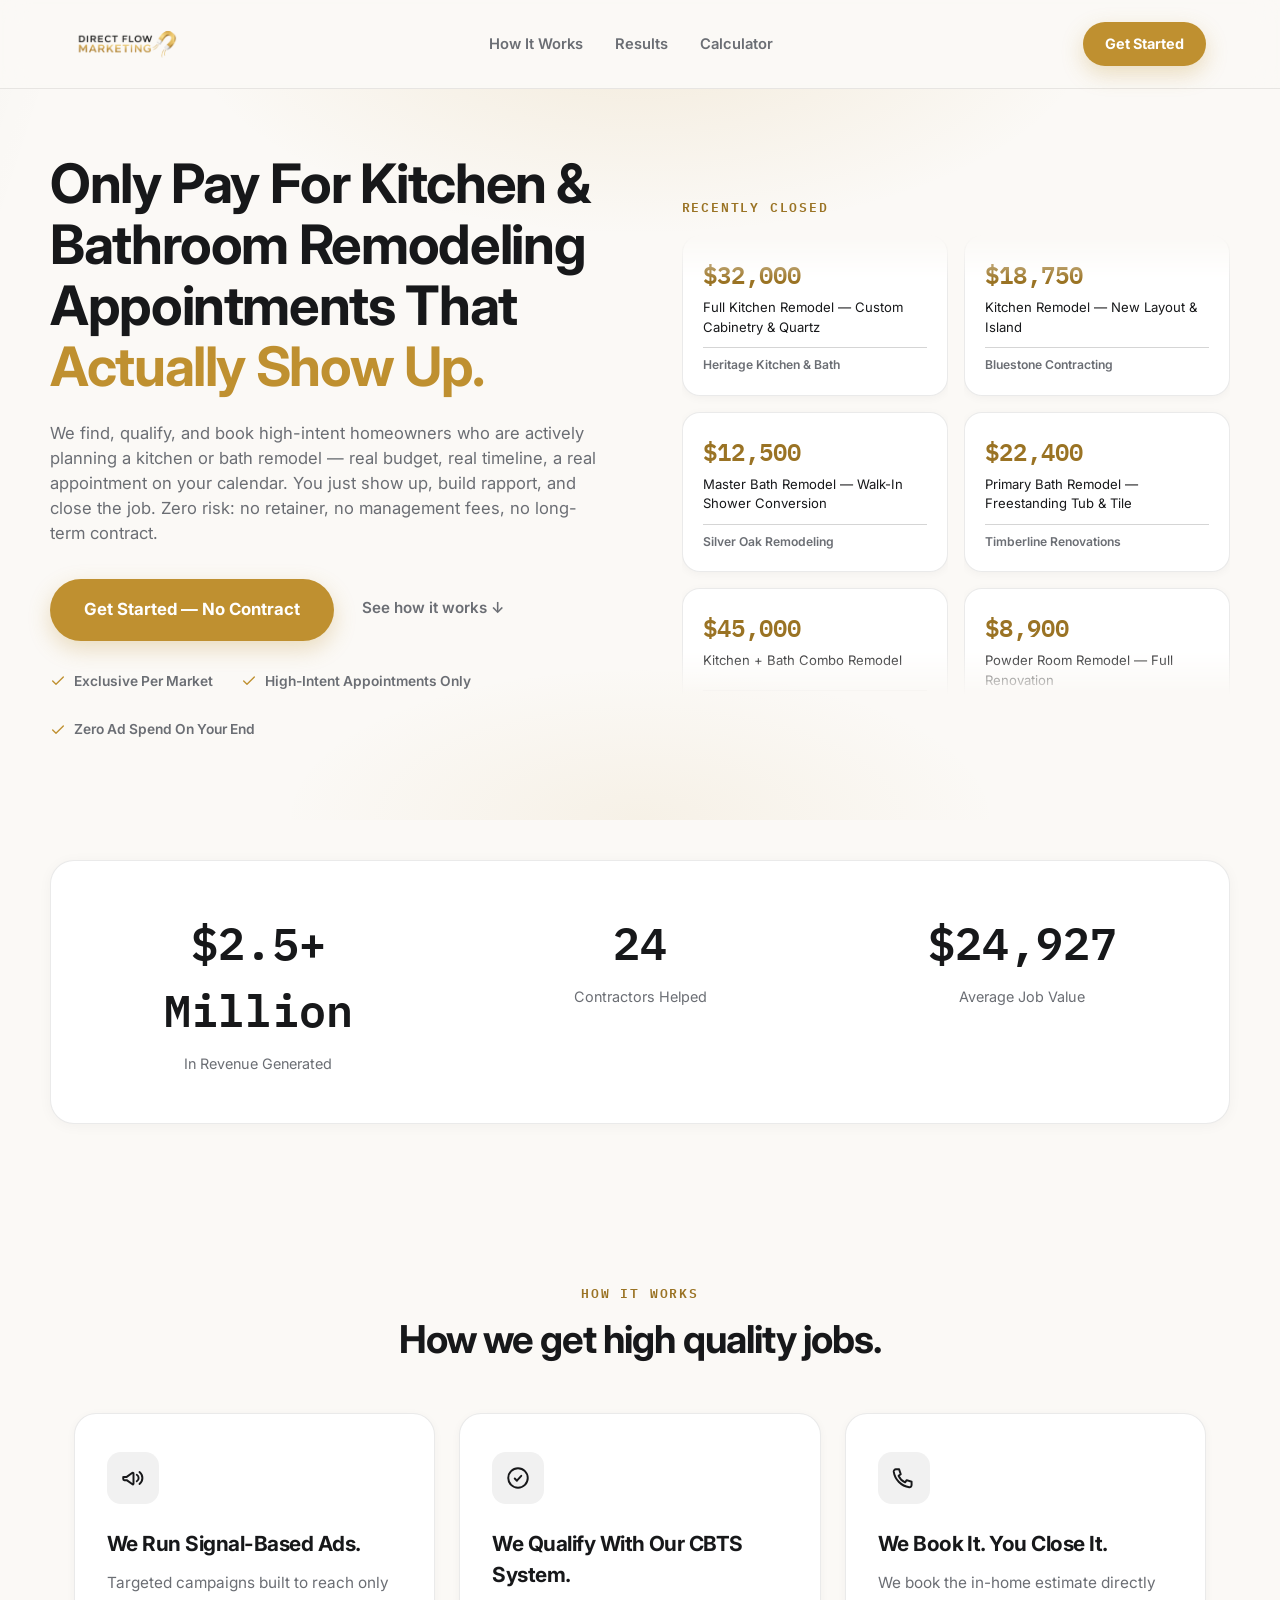
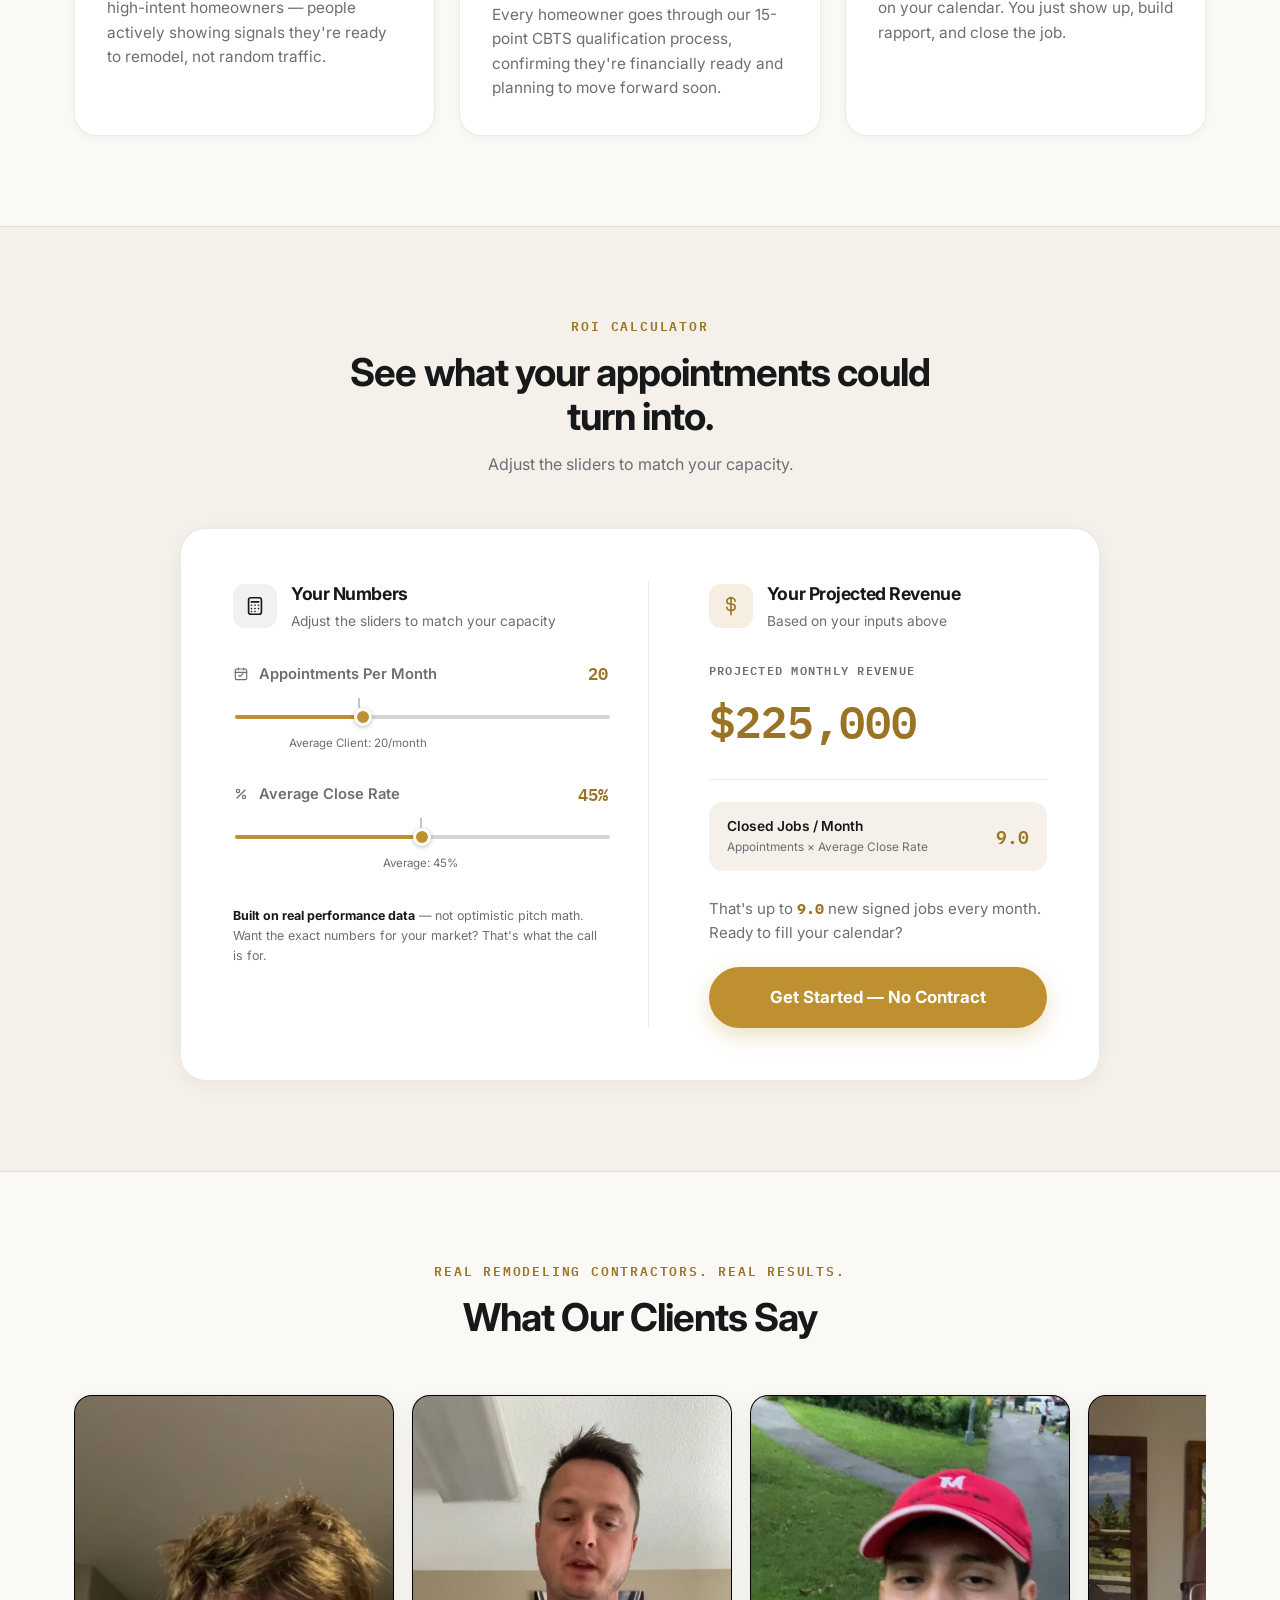
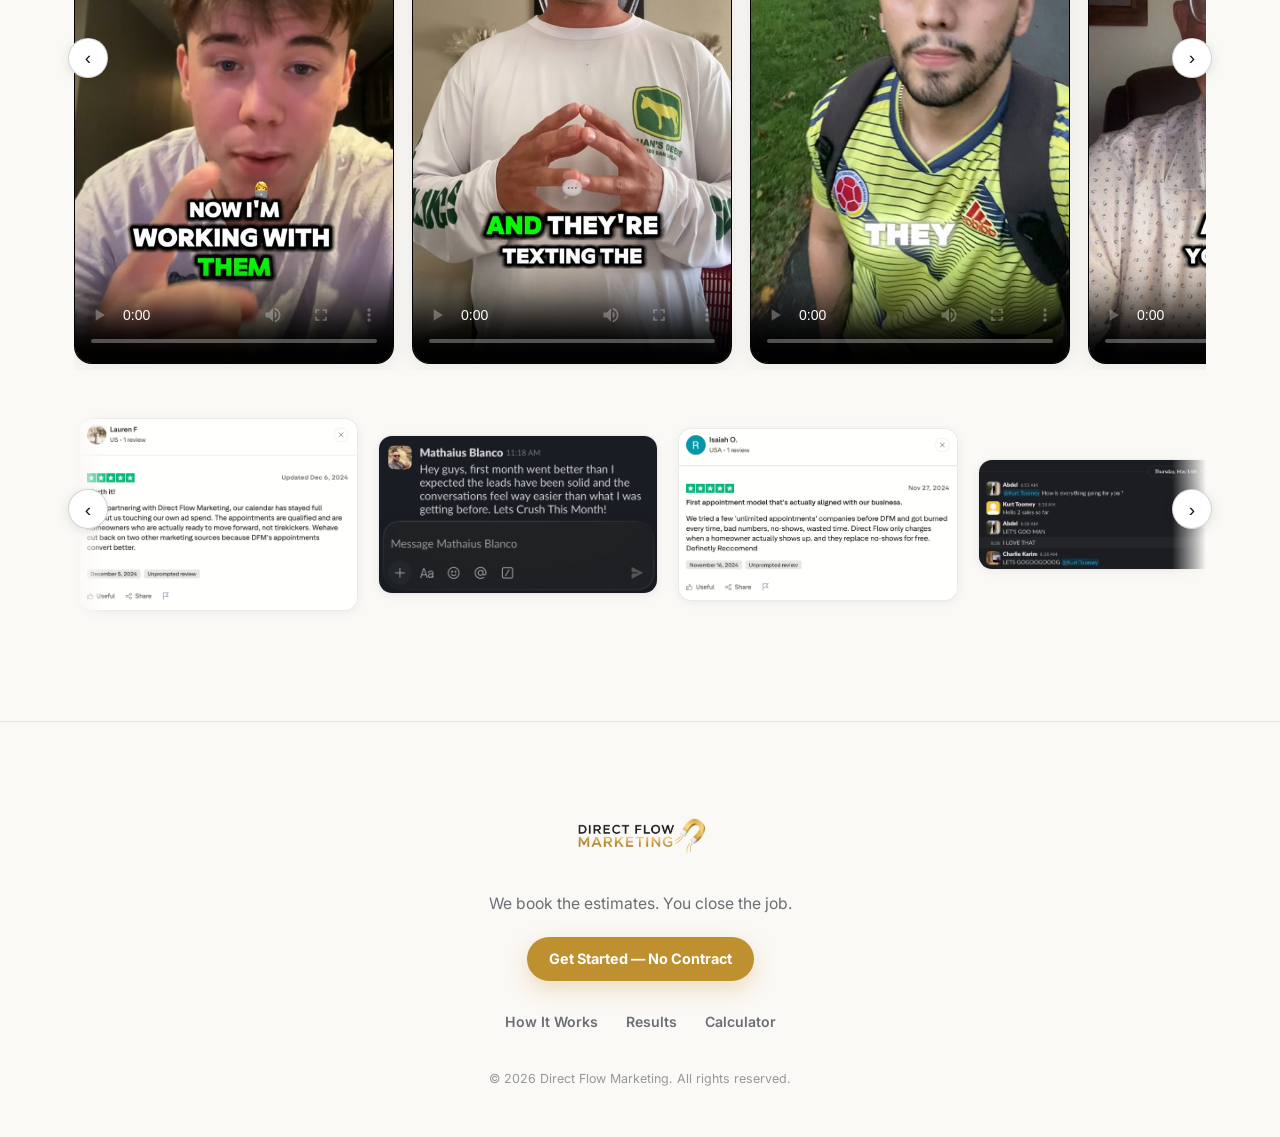
==== commit c565ec8b: "Add desktop arrow buttons to photo strip for mouse users" ====
--- a/index.html
+++ b/index.html
@@ -334,17 +334,21 @@
       <button type="button" class="video-carousel__arrow video-carousel__arrow--next" data-carousel-next aria-label="Next video">›</button>
     </div>
 
-    <div class="photo-strip" data-drag-scroll>
-      <div class="photo-strip__track">
-        <div class="photo-card"><img src="assets/testimonial-photo-4.png" alt="Trustpilot review from a Direct Flow Marketing client" loading="lazy"></div>
-        <div class="photo-card"><img src="assets/testimonial-photo-1.png" alt="Slack message from a client praising their results" loading="lazy"></div>
-        <div class="photo-card"><img src="assets/testimonial-photo-5.png" alt="Trustpilot review from a Direct Flow Marketing client" loading="lazy"></div>
-        <div class="photo-card"><img src="assets/testimonial-photo-2.png" alt="Slack conversation between clients discussing sales" loading="lazy"></div>
-        <div class="photo-card"><img src="assets/testimonial-photo-6.png" alt="Trustpilot review from a Direct Flow Marketing client" loading="lazy"></div>
-        <div class="photo-card"><img src="assets/testimonial-photo-3.png" alt="Slack message about closing a deal" loading="lazy"></div>
-        <div class="photo-card"><img src="assets/testimonial-photo-7.png" alt="Trustpilot review from a Direct Flow Marketing client" loading="lazy"></div>
-        <div class="photo-card"><img src="assets/testimonial-photo-8.png" alt="Trustpilot review from a Direct Flow Marketing client" loading="lazy"></div>
-      </div>
+    <div class="photo-strip-wrap" data-photo-strip>
+      <button type="button" class="video-carousel__arrow video-carousel__arrow--prev" data-photo-prev aria-label="Previous photo">‹</button>
+      <div class="photo-strip" data-drag-scroll>
+        <div class="photo-strip__track">
+          <div class="photo-card"><img src="assets/testimonial-photo-4.png" alt="Trustpilot review from a Direct Flow Marketing client" loading="lazy"></div>
+          <div class="photo-card"><img src="assets/testimonial-photo-1.png" alt="Slack message from a client praising their results" loading="lazy"></div>
+          <div class="photo-card"><img src="assets/testimonial-photo-5.png" alt="Trustpilot review from a Direct Flow Marketing client" loading="lazy"></div>
+          <div class="photo-card"><img src="assets/testimonial-photo-2.png" alt="Slack conversation between clients discussing sales" loading="lazy"></div>
+          <div class="photo-card"><img src="assets/testimonial-photo-6.png" alt="Trustpilot review from a Direct Flow Marketing client" loading="lazy"></div>
+          <div class="photo-card"><img src="assets/testimonial-photo-3.png" alt="Slack message about closing a deal" loading="lazy"></div>
+          <div class="photo-card"><img src="assets/testimonial-photo-7.png" alt="Trustpilot review from a Direct Flow Marketing client" loading="lazy"></div>
+          <div class="photo-card"><img src="assets/testimonial-photo-8.png" alt="Trustpilot review from a Direct Flow Marketing client" loading="lazy"></div>
+        </div>
+      </div>
+      <button type="button" class="video-carousel__arrow video-carousel__arrow--next" data-photo-next aria-label="Next photo">›</button>
     </div>
   </section>
 
--- a/styles.css
+++ b/styles.css
@@ -995,6 +995,10 @@
 
 /* ---- Photo testimonial strip: user-controlled drag/swipe scroll ---- */
 
+.photo-strip-wrap {
+  position: relative;
+}
+
 .photo-strip {
   max-width: 100%;
   overflow-x: auto;
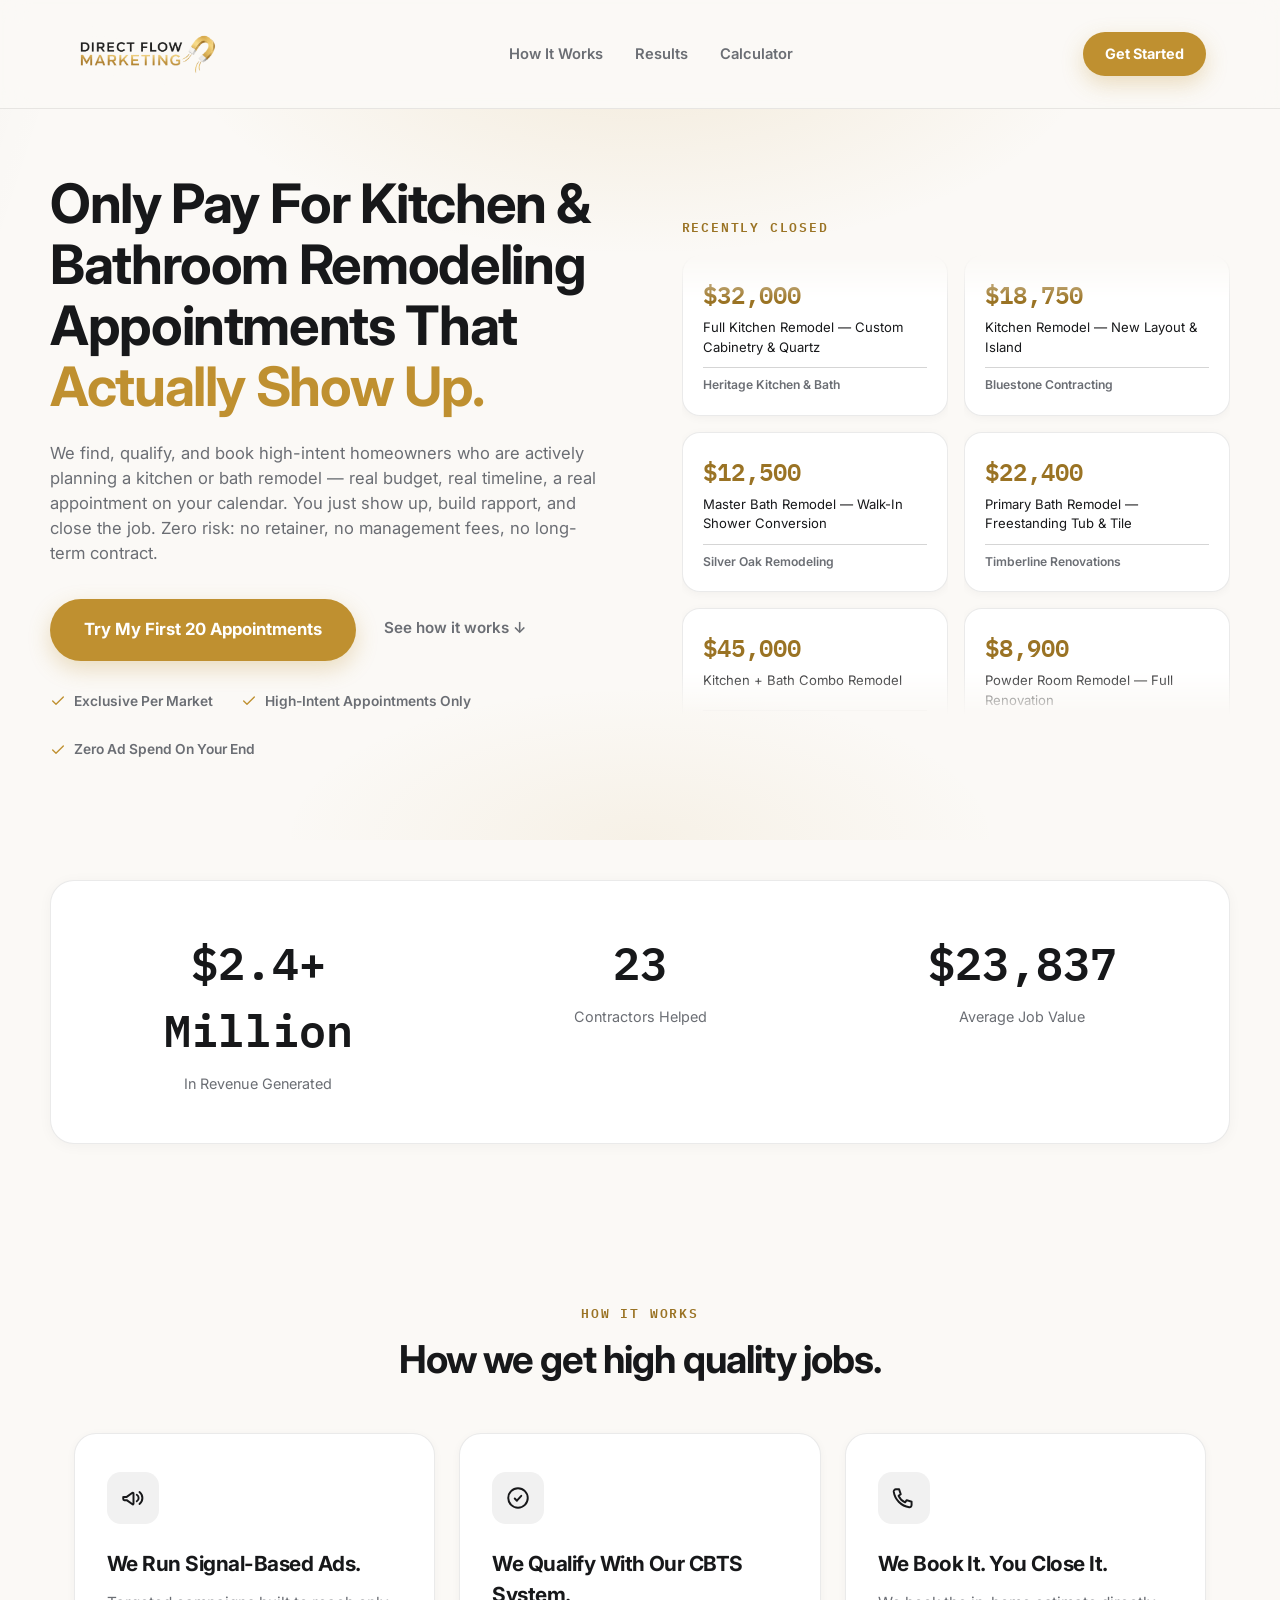
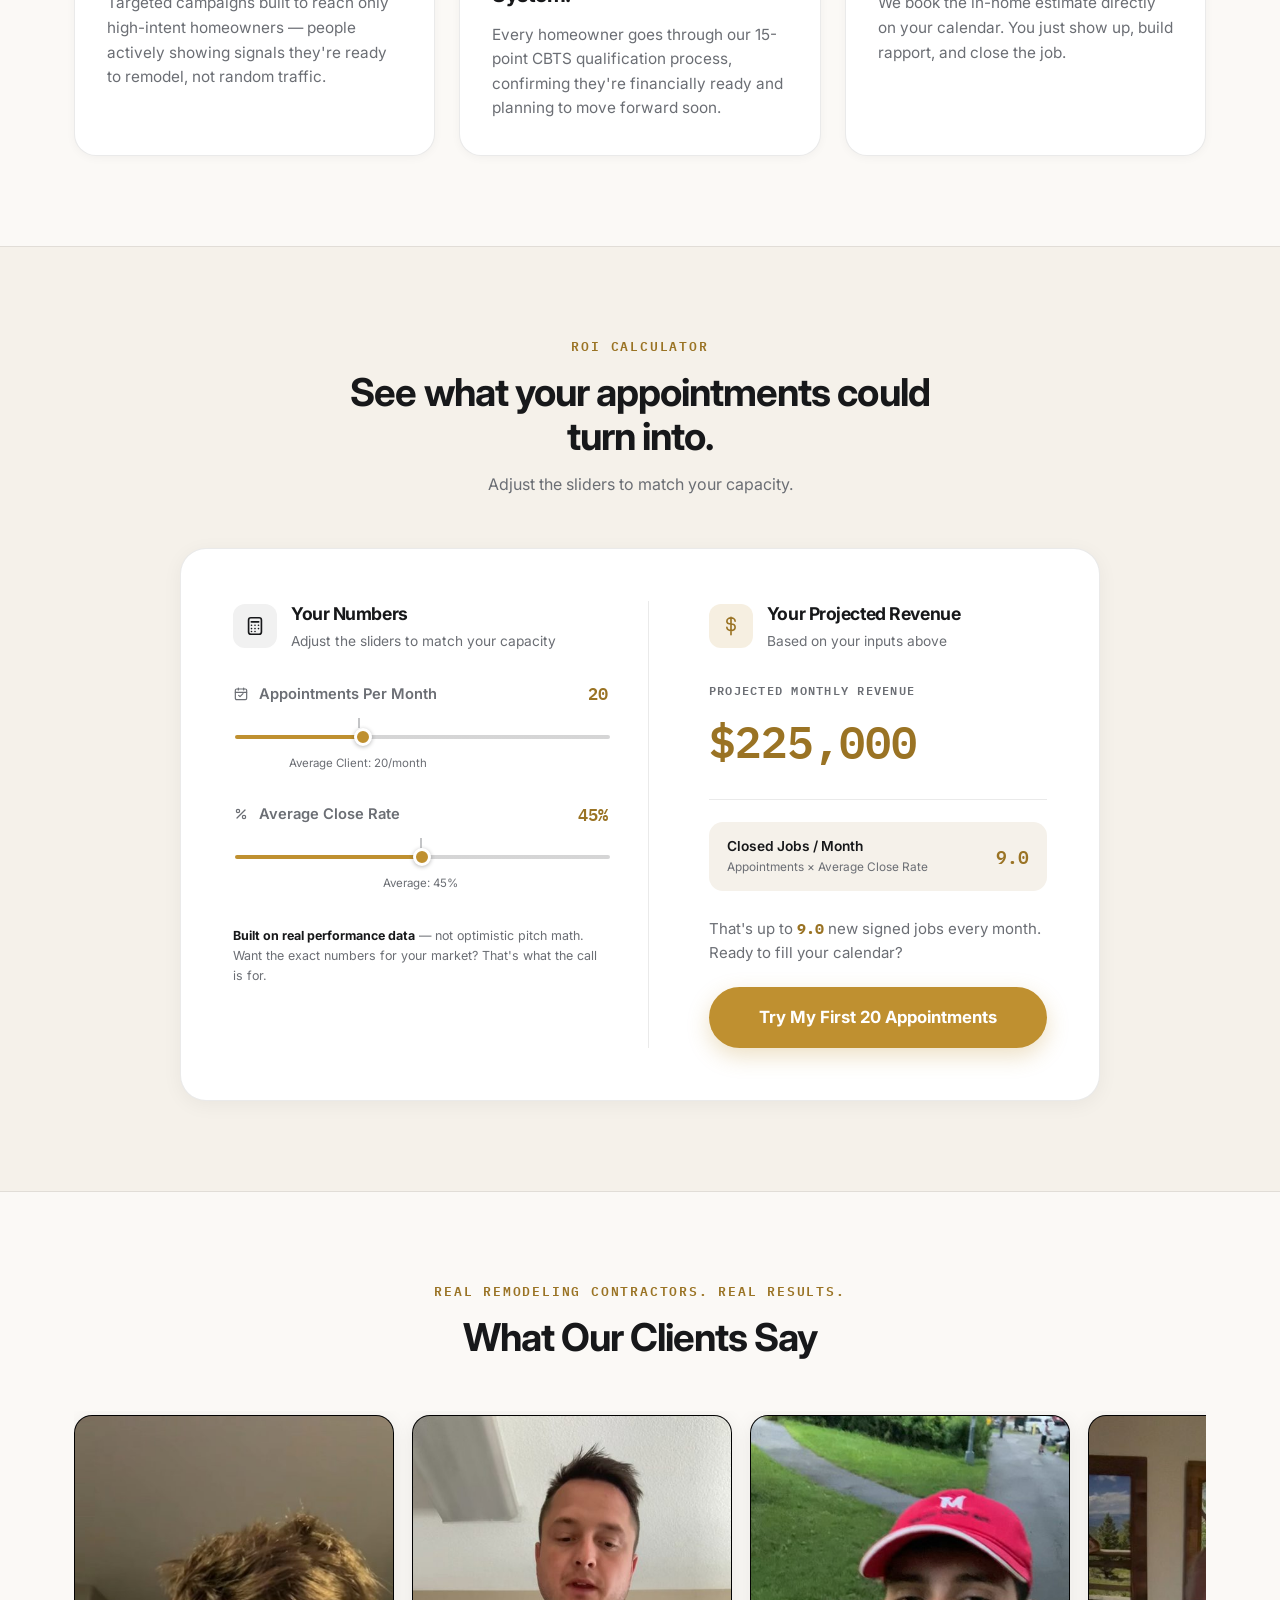
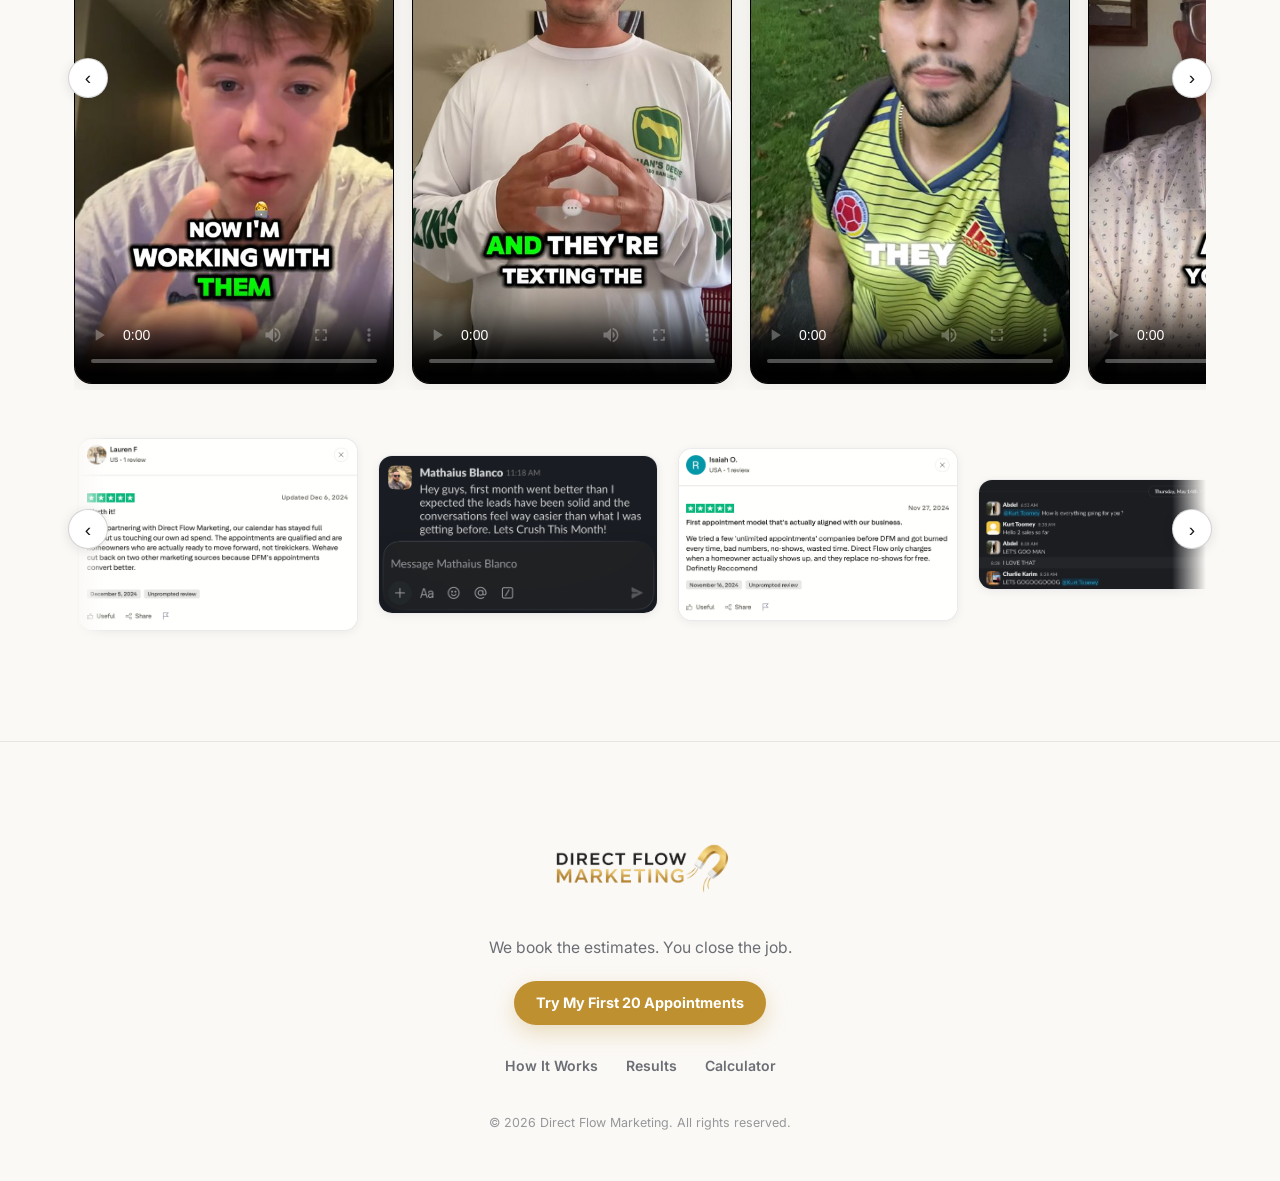
==== commit 909b444e: "Update CTA copy and point Results nav link to the testimonials section" ====
--- a/index.html
+++ b/index.html
@@ -39,7 +39,7 @@
 
     <nav class="nav__links" aria-label="Primary">
       <a href="#how-it-works" data-key="nav.linkHow">How It Works</a>
-      <a href="#results" data-key="nav.linkResults">Results</a>
+      <a href="#testimonials" data-key="nav.linkResults">Results</a>
       <a href="#calculator" data-key="nav.linkCalculator">Calculator</a>
     </nav>
 
@@ -363,7 +363,7 @@
     <a href="book-a-call.html" class="btn btn--primary btn--small" data-key="footer.cta">Get Started — No Contract</a>
     <nav class="footer__links" aria-label="Footer">
       <a href="#how-it-works" data-key="nav.linkHow">How It Works</a>
-      <a href="#results" data-key="nav.linkResults">Results</a>
+      <a href="#testimonials" data-key="nav.linkResults">Results</a>
       <a href="#calculator" data-key="nav.linkCalculator">Calculator</a>
     </nav>
     <p class="footer__copy" data-key="footer.copyright">© 2026 Direct Flow Marketing. All rights reserved.</p>
--- a/styles.css
+++ b/styles.css
@@ -186,12 +186,12 @@
 }
 
 .logo__image {
-  height: 52px;
+  height: 72px;
   width: auto;
 }
 
 .logo--footer .logo__image {
-  height: 68px;
+  height: 92px;
 }
 
 .nav__links {
